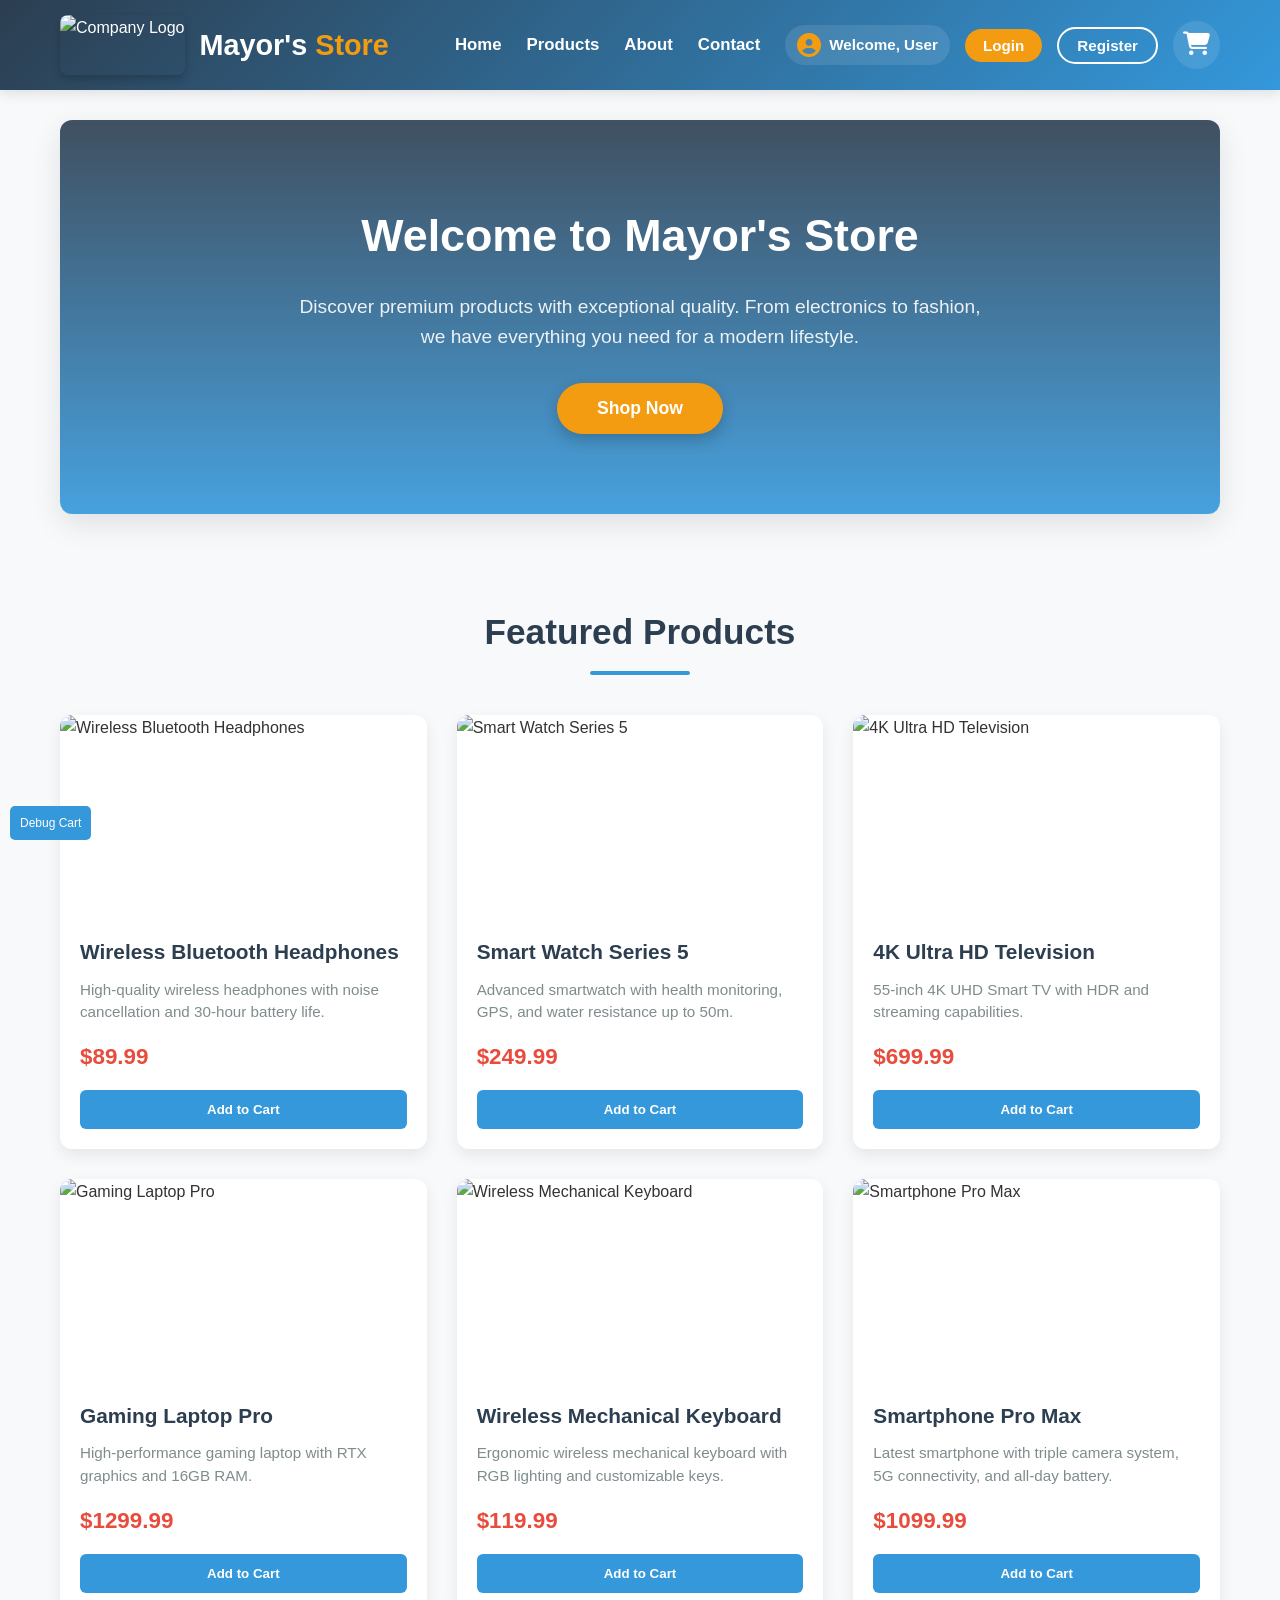
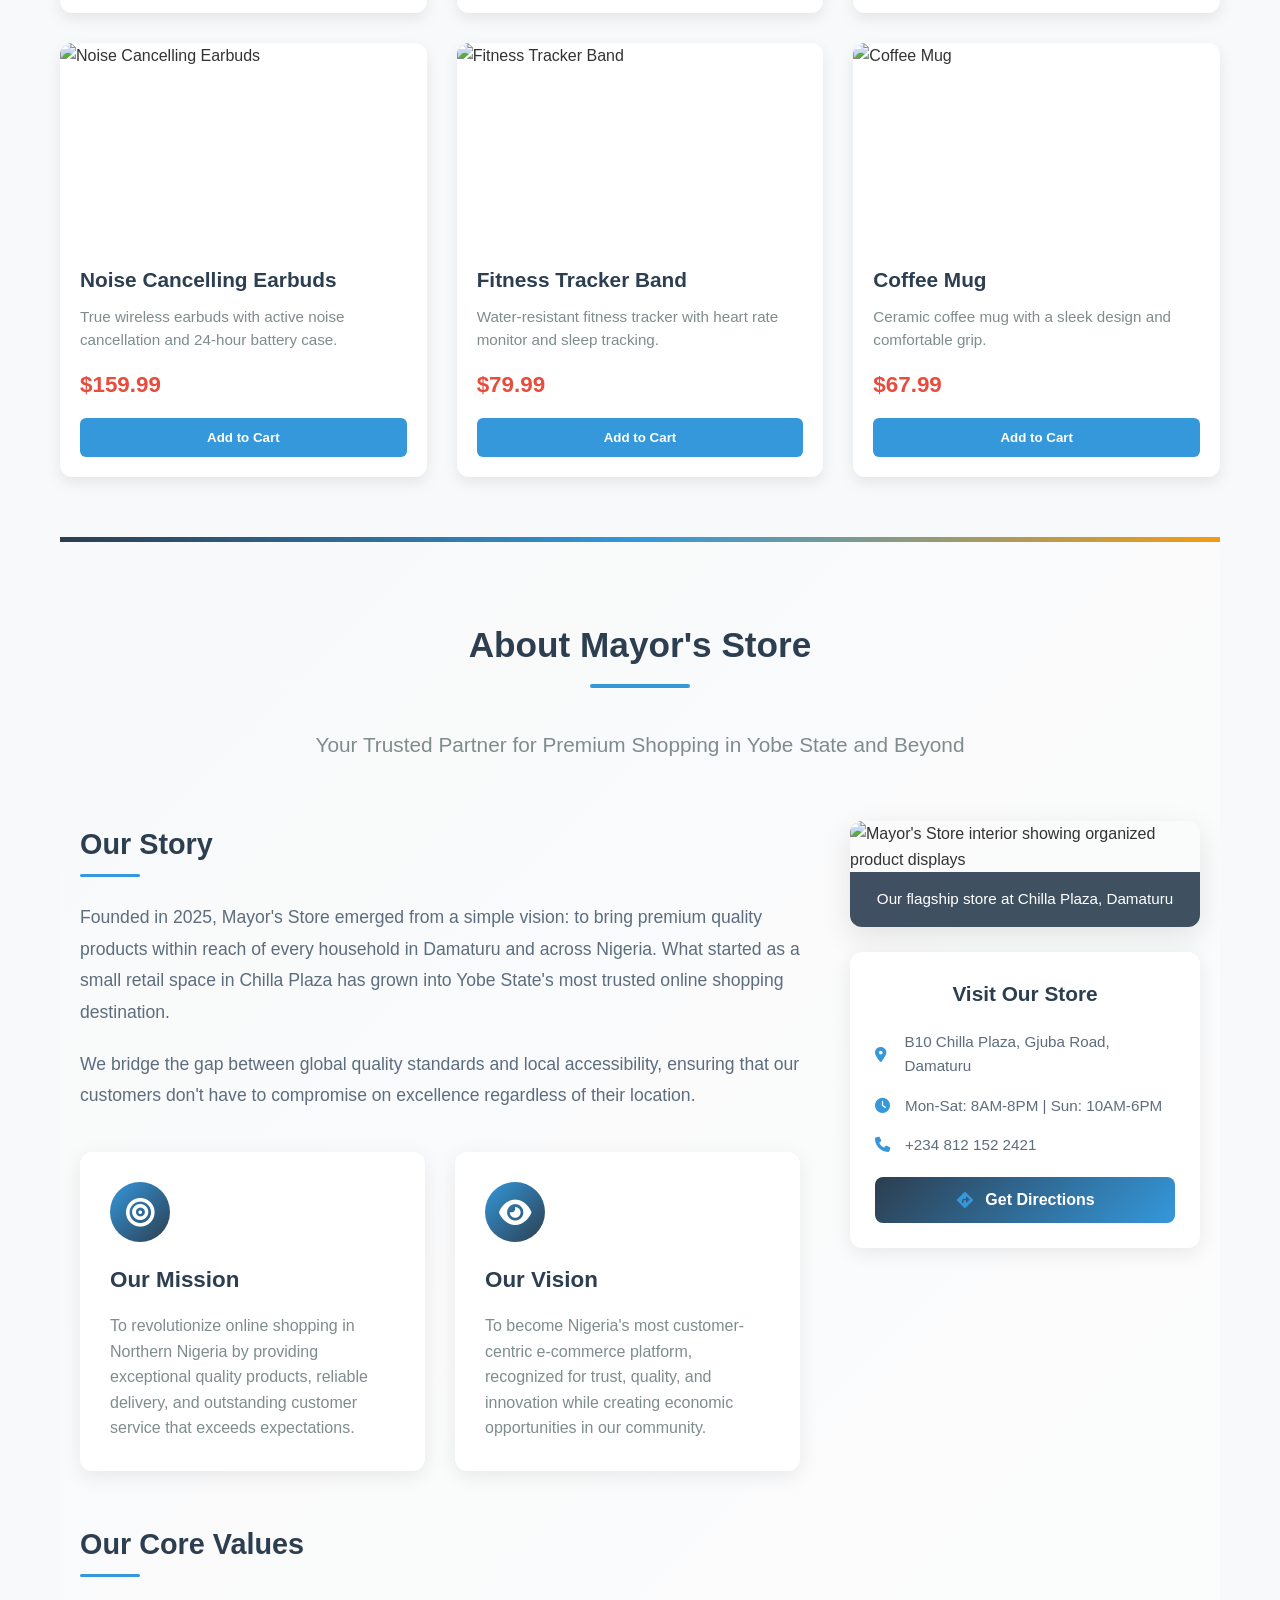
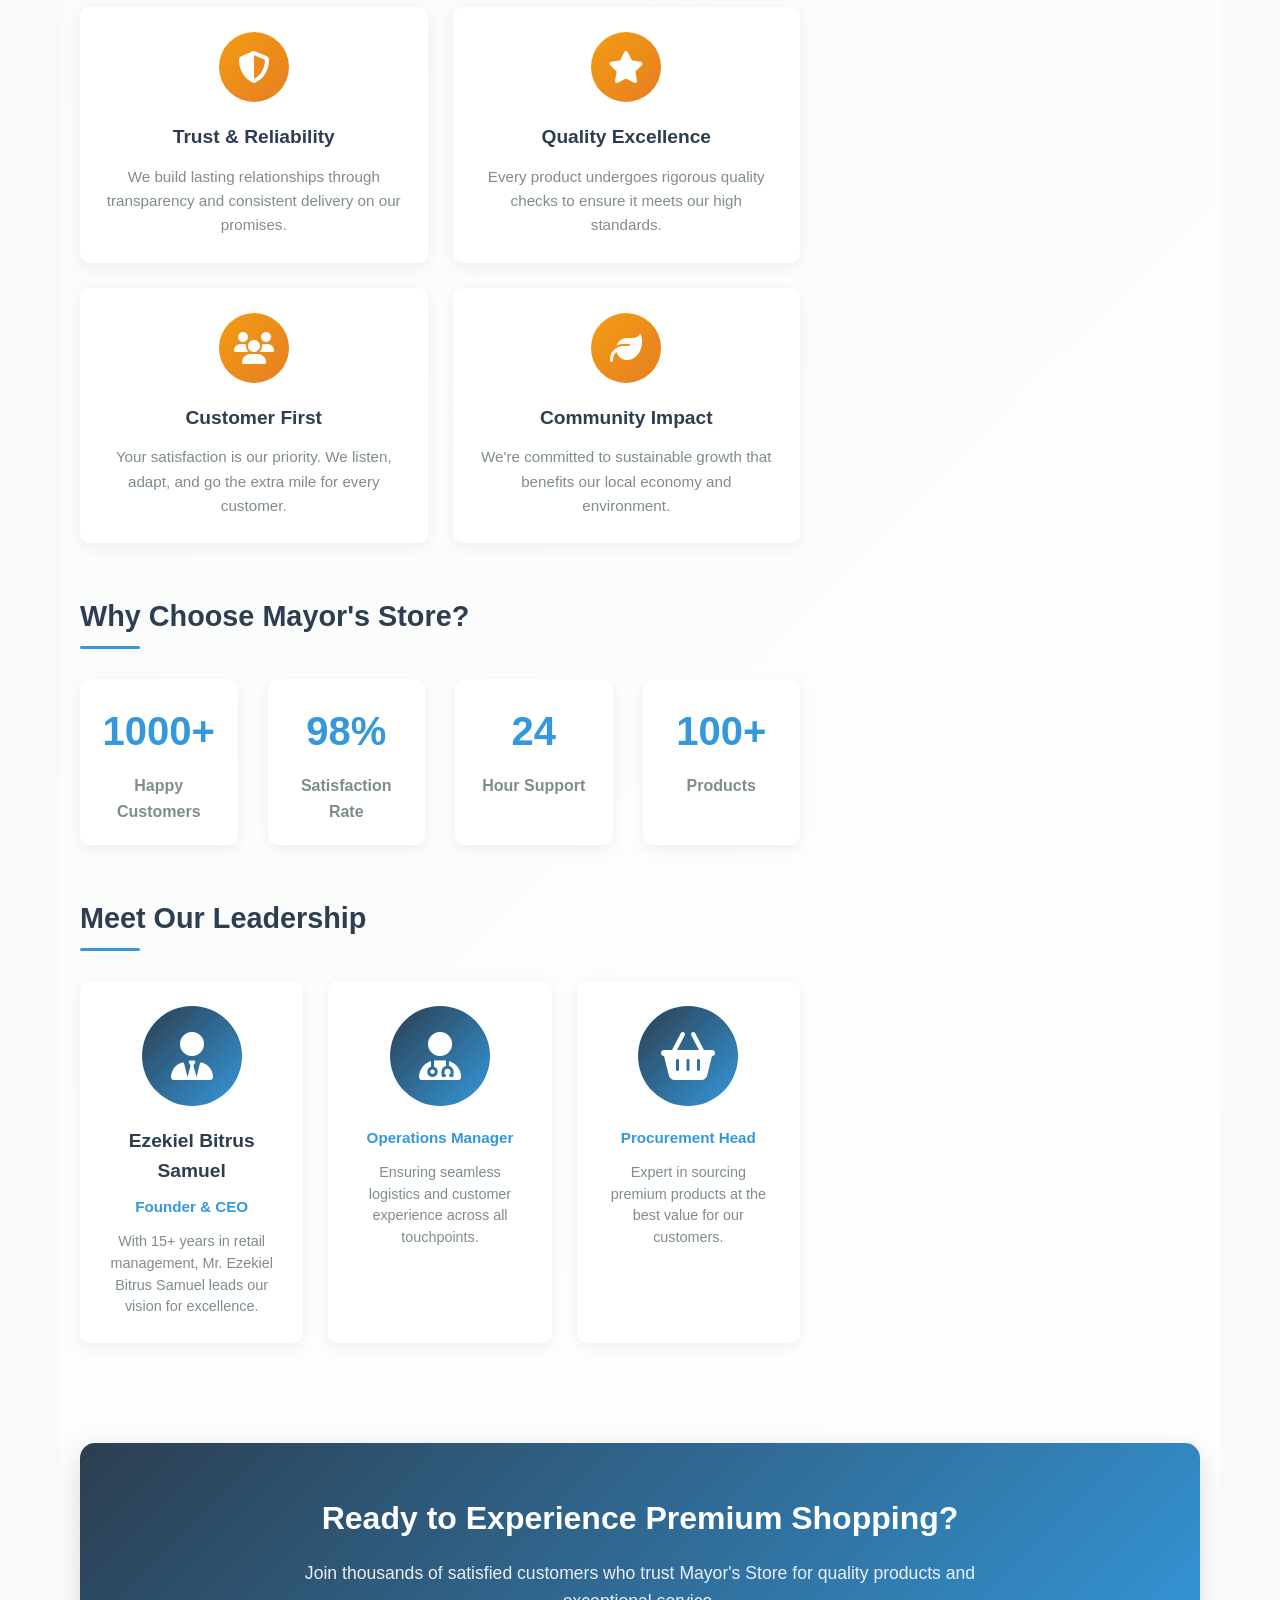
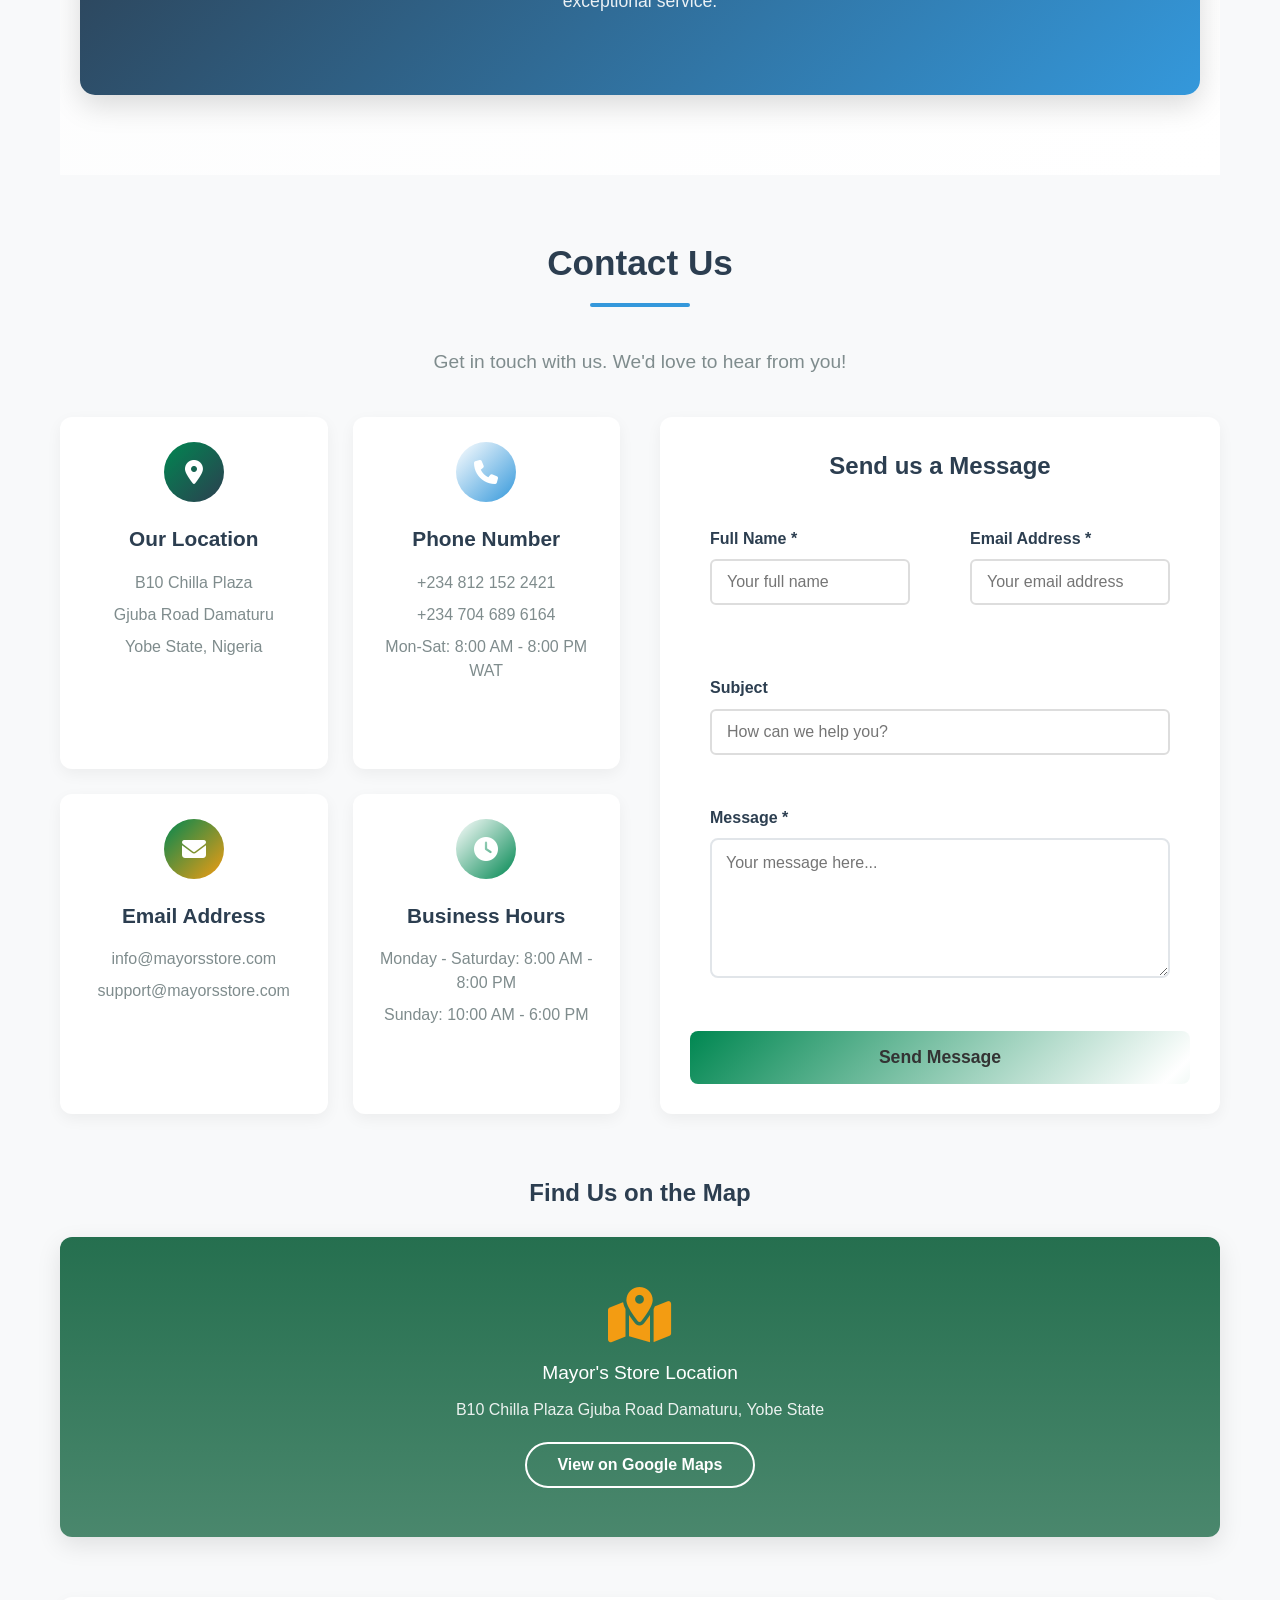
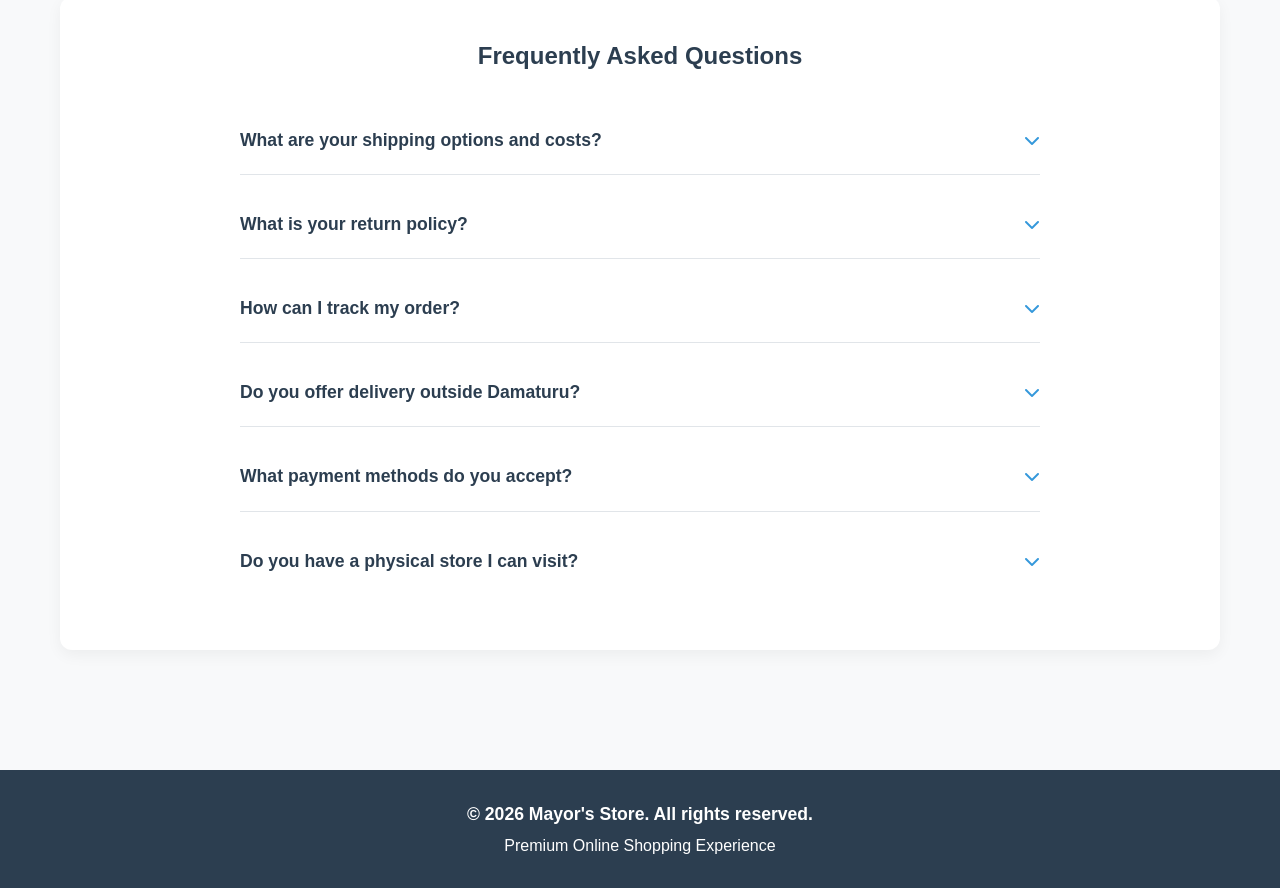
==== index.html @ e1f56346 "first commit" ====
<!DOCTYPE html>
<html lang="en">
<head>
    <meta charset="UTF-8">
    <meta name="viewport" content="width=device-width, initial-scale=1.0">
    <title>Mayor's Store - Online Shopping</title>
    <link rel="stylesheet" href="https://cdnjs.cloudflare.com/ajax/libs/font-awesome/6.4.0/css/all.min.css">
    <link rel="stylesheet" href="style.css">
    <link rel="stylesheet" href="responsive.css">
</head>
<body>
    <!-- Header -->
    <header>
        <div class="header-container">
            <div class="logo">
            
                    <img src="Mayor's Store.png" alt="Company Logo">
                
                <h1>Mayor's <span>Store</span></h1>
            </div>
            <nav>
                <div class="nav-links">
                    <a href="#home">Home</a>
                    <a href="#products">Products</a>
                    <a href="#about">About</a>
                    <a href="#contact">Contact</a>
                </div>
                <div class="user-actions">
                    <div class="user-info">
                        <i class="fas fa-user-circle"></i>
                        <span class="user-name">Welcome, User</span>
                    </div>
                    <button class="btn btn-login" id="loginBtn">Login</button>
                    <button class="btn btn-logout" id="logoutBtn">Logout</button>
                    <button class="btn btn-register" id="registerBtn">Register</button>
                    <div class="cart-icon" id="cartIcon">
                        <i class="fas fa-shopping-cart"></i>
                        <span class="cart-count" id="cartCount">0</span>
                    </div>
                </div>
            </nav>
        </div>
    </header>

    <!-- Main Content -->
    <main class="container">
        <section class="hero" id="home">
            <h2>Welcome to Mayor's Store</h2>
            <p>Discover premium products with exceptional quality. From electronics to fashion, we have everything you need for a modern lifestyle.</p>
            <button class="btn-shop" id="shopNowBtn">Shop Now</button>
        </section>

        <section id="products">
            <h2 class="section-title">Featured Products</h2>
            <div class="products-grid" id="productsGrid">
                <!-- Products will be loaded by JavaScript -->
            </div>
        </section>

                <!-- About Us Section -->
        <section id="about" class="about-section">
            <div class="about-container">
                <div class="about-header">
                    <h2 class="section-title">About Mayor's Store</h2>
                    <p class="about-subtitle">Your Trusted Partner for Premium Shopping in Yobe State and Beyond</p>
                </div>
                
                <div class="about-content">
                    <div class="about-text">
                        <div class="about-intro">
                            <h3>Our Story</h3>
                            <p>Founded in 2025, Mayor's Store emerged from a simple vision: to bring premium quality products within reach of every household in Damaturu and across Nigeria. What started as a small retail space in Chilla Plaza has grown into Yobe State's most trusted online shopping destination.</p>
                            <p>We bridge the gap between global quality standards and local accessibility, ensuring that our customers don't have to compromise on excellence regardless of their location.</p>
                        </div>
                        
                        <div class="mission-vision">
                            <div class="mission">
                                <div class="mission-icon">
                                    <i class="fas fa-bullseye"></i>
                                </div>
                                <h4>Our Mission</h4>
                                <p>To revolutionize online shopping in Northern Nigeria by providing exceptional quality products, reliable delivery, and outstanding customer service that exceeds expectations.</p>
                            </div>
                            
                            <div class="vision">
                                <div class="vision-icon">
                                    <i class="fas fa-eye"></i>
                                </div>
                                <h4>Our Vision</h4>
                                <p>To become Nigeria's most customer-centric e-commerce platform, recognized for trust, quality, and innovation while creating economic opportunities in our community.</p>
                            </div>
                        </div>
                        
                        <div class="values">
                            <h3>Our Core Values</h3>
                            <div class="values-grid">
                                <div class="value-card">
                                    <div class="value-icon">
                                        <i class="fas fa-shield-alt"></i>
                                    </div>
                                    <h5>Trust & Reliability</h5>
                                    <p>We build lasting relationships through transparency and consistent delivery on our promises.</p>
                                </div>
                                
                                <div class="value-card">
                                    <div class="value-icon">
                                        <i class="fas fa-star"></i>
                                    </div>
                                    <h5>Quality Excellence</h5>
                                    <p>Every product undergoes rigorous quality checks to ensure it meets our high standards.</p>
                                </div>
                                
                                <div class="value-card">
                                    <div class="value-icon">
                                        <i class="fas fa-users"></i>
                                    </div>
                                    <h5>Customer First</h5>
                                    <p>Your satisfaction is our priority. We listen, adapt, and go the extra mile for every customer.</p>
                                </div>
                                
                                <div class="value-card">
                                    <div class="value-icon">
                                        <i class="fas fa-leaf"></i>
                                    </div>
                                    <h5>Community Impact</h5>
                                    <p>We're committed to sustainable growth that benefits our local economy and environment.</p>
                                </div>
                            </div>
                        </div>
                        
                        <div class="achievements">
                            <h3>Why Choose Mayor's Store?</h3>
                            <div class="achievement-stats">
                                <div class="stat">
                                    <div class="stat-number" data-count="1000">1000+</div>
                                    <div class="stat-label">Happy Customers</div>
                                </div>
                                <div class="stat">
                                    <div class="stat-number" data-count="98">98%</div>
                                    <div class="stat-label">Satisfaction Rate</div>
                                </div>
                                <div class="stat">
                                    <div class="stat-number" data-count="24">24</div>
                                    <div class="stat-label">Hour Support</div>
                                </div>
                                <div class="stat">
                                    <div class="stat-number" data-count="500">100+</div>
                                    <div class="stat-label">Products</div>
                                </div>
                            </div>
                        </div>
                        
                        <div class="team-section">
                            <h3>Meet Our Leadership</h3>
                            <div class="team-grid">
                                <div class="team-member">
                                    <div class="member-image">
                                        <i class="fas fa-user-tie"></i>
                                    </div>
                                    <h5>Ezekiel Bitrus Samuel</h5>
                                    <p class="member-role">Founder & CEO</p>
                                    <p class="member-desc">With 15+ years in retail management, Mr. Ezekiel Bitrus Samuel leads our vision for excellence.</p>
                                </div>
                                
                                <div class="team-member">
                                    <div class="member-image">
                                        <i class="fas fa-user-md"></i>
                                    </div>
                                    <h5></h5>
                                    <p class="member-role">Operations Manager</p>
                                    <p class="member-desc">Ensuring seamless logistics and customer experience across all touchpoints.</p>
                                </div>
                                
                                <div class="team-member">
                                    <div class="member-image">
                                        <i class="fas fa-shopping-basket"></i>
                                    </div>
                                    <h5></h5>
                                    <p class="member-role">Procurement Head</p>
                                    <p class="member-desc">Expert in sourcing premium products at the best value for our customers.</p>
                                </div>
                            </div>
                        </div>
                    </div>
                    
                    <div class="about-image">
                        <div class="image-container">
                            <img src="#" 
                                 alt="Mayor's Store interior showing organized product displays">
                            <div class="image-caption">
                                <p>Our flagship store at Chilla Plaza, Damaturu</p>
                            </div>
                        </div>
                        
                        <div class="store-info">
                            <h4>Visit Our Store</h4>
                            <p><i class="fas fa-map-marker-alt"></i> B10 Chilla Plaza, Gjuba Road, Damaturu</p>
                            <p><i class="fas fa-clock"></i> Mon-Sat: 8AM-8PM | Sun: 10AM-6PM</p>
                            <p><i class="fas fa-phone"></i> +234 812 152 2421</p>
                            <button class="btn-get-directions" id="directionsBtn">
                                <i class="fas fa-directions"></i> Get Directions
                            </button>
                        </div>
                    </div>
                </div>
                
                <div class="cta-section">
                    <h3>Ready to Experience Premium Shopping?</h3>
                    <p>Join thousands of satisfied customers who trust Mayor's Store for quality products and exceptional service.</p>
                </div>
            </div>
        </section>


        <!-- =========================================== -->
        <!-- CONTACT SECTION - ADDED HERE                -->
        <!-- =========================================== -->
      <!-- Contact Section -->
<section id="contact" class="contact-section">
    <h2 class="section-title">Contact Us</h2>
    <p class="contact-subtitle">Get in touch with us. We'd love to hear from you!</p>
    
    <div class="contact-container">
        <!-- Contact Information -->
        <div class="contact-info">
            <div class="contact-card">
                <div class="contact-icon">
                    <i class="fas fa-map-marker-alt"></i>
                </div>
                <h3>Our Location</h3>
                <p>B10 Chilla Plaza</p>
                <p>Gjuba Road Damaturu</p>
                <p>Yobe State, Nigeria</p>
            </div>
            
            <div class="contact-card">
                <div class="contact-icon">
                    <i class="fas fa-phone"></i>
                </div>
                <h3>Phone Number</h3>
                <p>+234 812 152 2421</p>
                <p>+234 704 689 6164</p>
                <p>Mon-Sat: 8:00 AM - 8:00 PM WAT</p>
            </div>
            
            <div class="contact-card">
                <div class="contact-icon">
                    <i class="fas fa-envelope"></i>
                </div>
                <h3>Email Address</h3>
                <p>info@mayorsstore.com</p>
                <p>support@mayorsstore.com</p>
            </div>
            
            <div class="contact-card">
                <div class="contact-icon">
                    <i class="fas fa-clock"></i>
                </div>
                <h3>Business Hours</h3>
                <p>Monday - Saturday: 8:00 AM - 8:00 PM</p>
                <p>Sunday: 10:00 AM - 6:00 PM</p>
            </div>
        </div>
        
        <!-- Contact Form -->
        <div class="contact-form-container">
            <h3>Send us a Message</h3>
            <form id="contactForm" class="contact-form">
                <div class="form-row">
                    <div class="form-group">
                        <label for="contactName">Full Name *</label>
                        <input type="text" id="contactName" required placeholder="Your full name">
                    </div>
                    <div class="form-group">
                        <label for="contactEmail">Email Address *</label>
                        <input type="email" id="contactEmail" required placeholder="Your email address">
                    </div>
                </div>
                
                <div class="form-group">
                    <label for="contactSubject">Subject</label>
                    <input type="text" id="contactSubject" placeholder="How can we help you?">
                </div>
                
                <div class="form-group">
                    <label for="contactMessage">Message *</label>
                    <textarea id="contactMessage" rows="6" required placeholder="Your message here..."></textarea>
                </div>
                
                <button type="submit" class="contact-submit-btn">Send Message</button>
            </form>
        </div>
    </div>
    
    <!-- Map Section -->
    <div class="map-container">
        <h3>Find Us on the Map</h3>
        <div class="map-placeholder">
            <div class="map-content">
                <i class="fas fa-map-marked-alt"></i>
                <p>Mayor's Store Location</p>
                <p>B10 Chilla Plaza Gjuba Road Damaturu, Yobe State</p>
                <button class="btn-view-map" id="viewMapBtn">View on Google Maps</button>
            </div>
        </div>
    </div>
    
    <!-- FAQ Section -->
    <div class="faq-section">
        <h3>Frequently Asked Questions</h3>
        <div class="faq-container">
            <div class="faq-item">
                <div class="faq-question">
                    <span>What are your shipping options and costs?</span>
                    <i class="fas fa-chevron-down"></i>
                </div>
                <div class="faq-answer">
                    <p>We offer standard delivery (3-5 business days) within Yobe State for ₦500, express delivery (1-2 business days) for ₦1,000, and free delivery on orders over ₦10,000. We also ship to other Nigerian states with variable rates.</p>
                </div>
            </div>
            
            <div class="faq-item">
                <div class="faq-question">
                    <span>What is your return policy?</span>
                    <i class="fas fa-chevron-down"></i>
                </div>
                <div class="faq-answer">
                    <p>You can return items within 7 days of delivery for a full refund. Items must be in original condition with all packaging and tags intact. We provide pickup service for returns within Damaturu.</p>
                </div>
            </div>
            
            <div class="faq-item">
                <div class="faq-question">
                    <span>How can I track my order?</span>
                    <i class="fas fa-chevron-down"></i>
                </div>
                <div class="faq-answer">
                    <p>Once your order is dispatched, you'll receive an SMS with a tracking number. You can also track your order by logging into your account on our website or by contacting our customer support.</p>
                </div>
            </div>
            
            <div class="faq-item">
                <div class="faq-question">
                    <span>Do you offer delivery outside Damaturu?</span>
                    <i class="fas fa-chevron-down"></i>
                </div>
                <div class="faq-answer">
                    <p>Yes, we deliver to all states in Nigeria through our logistics partners. Delivery costs and times vary by location. You can view shipping options at checkout for your specific location.</p>
                </div>
            </div>
            
            <div class="faq-item">
                <div class="faq-question">
                    <span>What payment methods do you accept?</span>
                    <i class="fas fa-chevron-down"></i>
                </div>
                <div class="faq-answer">
                    <p>We accept bank transfers, cash on delivery (within Damaturu), and online payments through Flutterwave and Paystack. All online payments are secured with SSL encryption.</p>
                </div>
            </div>
            
            <div class="faq-item">
                <div class="faq-question">
                    <span>Do you have a physical store I can visit?</span>
                    <i class="fas fa-chevron-down"></i>
                </div>
                <div class="faq-answer">
                    <p>Yes! Visit us at our physical store at B10 Chilla Plaza, Gjuba Road, Damaturu, Yobe State. Our store hours are Monday-Saturday 8AM-8PM and Sunday 10AM-6PM.</p>
                </div>
            </div>
        </div>
    </div>
</section>
        <!-- =========================================== -->
        <!-- END OF CONTACT SECTION                      -->
        <!-- =========================================== -->
    </main>

    <!-- Login Form -->
    <div class="form-container" id="loginForm">
        <div class="form-box">
            <div class="form-header">
                <h2>Login to Your Account</h2>
                <button class="close-form" id="closeLoginForm">&times;</button>
            </div>
            <form id="loginFormElement">
                <div class="form-group">
                    <label for="loginEmail">Email Address</label>
                    <input type="email" id="loginEmail" required placeholder="Enter your email">
                </div>
                <div class="form-group">
                    <label for="loginPassword">Password</label>
                    <input type="password" id="loginPassword" required placeholder="Enter your password">
                </div>
                <button type="submit" class="form-btn">Login</button>
            </form>
            <div class="form-footer">
                <p>Don't have an account? <a href="#" id="switchToRegister">Register here</a></p>
            </div>
        </div>
    </div>

    <!-- Registration Form -->
    <div class="form-container" id="registerForm">
        <div class="form-box">
            <div class="form-header">
                <h2>Create an Account</h2>
                <button class="close-form" id="closeRegisterForm">&times;</button>
            </div>
            <form id="registerFormElement">
                <div class="form-group">
                    <label for="registerName">Full Name</label>
                    <input type="text" id="registerName" required placeholder="Enter your full name">
                </div>
                <div class="form-group">
                    <label for="registerEmail">Email Address</label>
                    <input type="email" id="registerEmail" required placeholder="Enter your email">
                </div>
                <div class="form-group">
                    <label for="registerPassword">Password</label>
                    <input type="password" id="registerPassword" required placeholder="Create a password">
                </div>
                <div class="form-group">
                    <label for="registerConfirmPassword">Confirm Password</label>
                    <input type="password" id="registerConfirmPassword" required placeholder="Confirm your password">
                </div>
                <button type="submit" class="form-btn">Create Account</button>
            </form>
            <div class="form-footer">
                <p>Already have an account? <a href="#" id="switchToLogin">Login here</a></p>
            </div>
        </div>
    </div>

    <!-- Shopping Cart -->
    <div class="cart-sidebar" id="cartSidebar">
        <div class="cart-header">
            <h2>Your Shopping Cart</h2>
            <button class="close-cart" id="closeCart">&times;</button>
        </div>
        <div class="cart-items" id="cartItems">
            <!-- Cart items will be loaded by JavaScript -->
            <div class="empty-cart">
                <i class="fas fa-shopping-cart"></i>
                <p>Your cart is empty</p>
                <p>Add some products to get started</p>
            </div>
        </div>
        <div class="cart-total">
            <span>Total:</span>
            <span id="cartTotal">$0.00</span>
        </div>
        <button class="checkout-btn" id="checkoutBtn">Proceed to Checkout</button>
    </div>

    <!-- Footer -->
    <footer>
        <p>&copy; 2026 Mayor's Store. All rights reserved.</p>
        <p>Premium Online Shopping Experience</p>
    </footer>

    <!-- JavaScript Files -->
    <script src="products.js"></script>
    <script src="auth.js"></script>
    <script src="cart.js"></script>
    <script src="app.js"></script>
    <script src="contact.js"></script>
</body>
</html>
---- style.css ----
/* Reset and Base Styles */
* {
    margin: 0;
    padding: 0;
    box-sizing: border-box;
    font-family: 'Segoe UI', Tahoma, Geneva, Verdana, sans-serif;
}

body {
    background-color: #f8f9fa;
    color: #333;
    line-height: 1.6;
    min-height: 100vh;
    display: flex;
    flex-direction: column;
}

.container {
    max-width: 1200px;
    margin: 0 auto;
    padding: 0 20px;
    flex: 1;
}

/* Header Styles */
header {
    background: linear-gradient(135deg, #2c3e50 0%, #3498db 100%);
    color: white;
    box-shadow: 0 4px 12px rgba(0, 0, 0, 0.1);
    position: sticky;
    top: 0;
    z-index: 1000;
}

.header-container {
    display: flex;
    justify-content: space-between;
    align-items: center;
    padding: 15px 20px;
    max-width: 1200px;
    margin: 0 auto;
}

.logo {
    display: flex;
    align-items: center;
    gap: 15px;
}

.logo img {
    height: 60px;
    width: auto;
    border-radius: 8px;
    box-shadow: 0 4px 8px rgba(0, 0, 0, 0.2);
}

.logo h1 {
    font-size: 1.8rem;
    font-weight: 700;
}

.logo span {
    color: #f39c12;
    font-weight: 800;
}

nav {
    display: flex;
    align-items: center;
    gap: 25px;
}

.nav-links {
    display: flex;
    gap: 25px;
}

.nav-links a {
    color: white;
    text-decoration: none;
    font-weight: 600;
    font-size: 1.05rem;
    transition: color 0.3s, transform 0.3s;
    padding: 5px 0;
    position: relative;
}

.nav-links a:hover {
    color: #f39c12;
    transform: translateY(-2px);
}

.nav-links a::after {
    content: '';
    position: absolute;
    bottom: 0;
    left: 0;
    width: 0;
    height: 2px;
    background-color: #f39c12;
    transition: width 0.3s;
}

.nav-links a:hover::after {
    width: 100%;
}

.user-actions {
    display: flex;
    align-items: center;
    gap: 15px;
}

.user-info {
    display: flex;
    align-items: center;
    gap: 8px;
    padding: 8px 12px;
    background-color: rgba(255, 255, 255, 0.1);
    border-radius: 20px;
}

.user-info i {
    font-size: 1.5rem;
    color: #f39c12;
}

.user-name {
    font-weight: 600;
    font-size: 0.95rem;
}

.btn {
    padding: 8px 18px;
    border: none;
    border-radius: 30px;
    font-weight: 600;
    cursor: pointer;
    transition: all 0.3s ease;
    font-size: 0.95rem;
}

.btn-login {
    background-color: #f39c12;
    color: white;
}

.btn-login:hover {
    background-color: #e67e22;
    transform: translateY(-2px);
    box-shadow: 0 4px 8px rgba(0, 0, 0, 0.2);
}

.btn-logout {
    background-color: #e74c3c;
    color: white;
    display: none;
}

.btn-logout:hover {
    background-color: #c0392b;
    transform: translateY(-2px);
    box-shadow: 0 4px 8px rgba(0, 0, 0, 0.2);
}

.btn-register {
    background-color: transparent;
    color: white;
    border: 2px solid white;
}

.btn-register:hover {
    background-color: white;
    color: #2c3e50;
    transform: translateY(-2px);
    box-shadow: 0 4px 8px rgba(0, 0, 0, 0.2);
}

.cart-icon {
    position: relative;
    cursor: pointer;
    padding: 10px;
    background-color: rgba(255, 255, 255, 0.1);
    border-radius: 50%;
    transition: background-color 0.3s;
}

.cart-icon:hover {
    background-color: rgba(255, 255, 255, 0.2);
}

.cart-icon i {
    font-size: 1.5rem;
    color: white;
}

.cart-count {
    position: absolute;
    top: -5px;
    right: -5px;
    background-color: #e74c3c;
    color: white;
    font-size: 0.8rem;
    font-weight: bold;
    width: 22px;
    height: 22px;
    border-radius: 50%;
    display: flex;
    justify-content: center;
    align-items: center;
}

/* Mobile Menu Toggle */
.menu-toggle {
    display: none;
    background: none;
    border: none;
    color: white;
    font-size: 1.5rem;
    cursor: pointer;
}

/* Mobile Auth Buttons */
.mobile-auth {
    display: none;
}

/* Hero Section */
.hero {
    background: linear-gradient(rgba(44, 62, 80, 0.9), rgba(52, 152, 219, 0.9)), url('https://images.unsplash.com/photo-1556742049-0cfed4f6a45d?ixlib=rb-4.0.3&auto=format&fit=crop&w=1200&q=80');
    background-size: cover;
    background-position: center;
    color: white;
    text-align: center;
    padding: 80px 20px;
    border-radius: 12px;
    margin: 30px 0;
    box-shadow: 0 10px 30px rgba(0, 0, 0, 0.1);
}

.hero h2 {
    font-size: 2.8rem;
    margin-bottom: 20px;
    font-weight: 800;
}

.hero p {
    font-size: 1.2rem;
    max-width: 700px;
    margin: 0 auto 30px;
    opacity: 0.9;
}

.btn-shop {
    background-color: #f39c12;
    color: white;
    border: none;
    padding: 15px 40px;
    font-size: 1.1rem;
    font-weight: 700;
    border-radius: 30px;
    cursor: pointer;
    transition: all 0.3s ease;
    box-shadow: 0 6px 15px rgba(0, 0, 0, 0.2);
}

.btn-shop:hover {
    background-color: #e67e22;
    transform: translateY(-3px);
    box-shadow: 0 10px 20px rgba(0, 0, 0, 0.3);
}

/* Products Section */
#products {
    padding: 60px 0;
}

.section-title {
    text-align: center;
    font-size: 2.2rem;
    margin-bottom: 40px;
    color: #2c3e50;
    position: relative;
    padding-bottom: 15px;
}

.section-title::after {
    content: '';
    position: absolute;
    bottom: 0;
    left: 50%;
    transform: translateX(-50%);
    width: 100px;
    height: 4px;
    background-color: #3498db;
    border-radius: 2px;
}

.products-grid {
    display: grid;
    grid-template-columns: repeat(auto-fill, minmax(280px, 1fr));
    gap: 30px;
}

.product-card {
    background-color: white;
    border-radius: 12px;
    overflow: hidden;
    box-shadow: 0 6px 15px rgba(0, 0, 0, 0.08);
    transition: transform 0.4s, box-shadow 0.4s;
    display: flex;
    flex-direction: column;
}

.product-card:hover {
    transform: translateY(-10px);
    box-shadow: 0 15px 30px rgba(0, 0, 0, 0.15);
}

.product-image {
    height: 200px;
    overflow: hidden;
}

.product-image img {
    width: 100%;
    height: 100%;
    object-fit: cover;
    transition: transform 0.5s;
}

.product-card:hover .product-image img {
    transform: scale(1.05);
}

.product-info {
    padding: 20px;
    flex: 1;
    display: flex;
    flex-direction: column;
}

.product-title {
    font-size: 1.3rem;
    font-weight: 700;
    margin-bottom: 10px;
    color: #2c3e50;
}

.product-description {
    color: #7f8c8d;
    margin-bottom: 15px;
    font-size: 0.95rem;
    line-height: 1.5;
    flex: 1;
}

.product-price {
    font-size: 1.4rem;
    font-weight: 800;
    color: #e74c3c;
    margin-bottom: 15px;
}

.btn-add-to-cart {
    background-color: #3498db;
    color: white;
    border: none;
    padding: 12px 20px;
    border-radius: 6px;
    font-weight: 600;
    cursor: pointer;
    transition: background-color 0.3s;
    width: 100%;
}

.btn-add-to-cart:hover {
    background-color: #2980b9;
}

/* =========================================== */
/* ABOUT SECTION STYLES                        */
/* =========================================== */

.about-section {
    padding: 80px 0;
    background: linear-gradient(135deg, #f8f9fa 0%, #ffffff 100%);
    position: relative;
    overflow: hidden;
}

.about-section::before {
    content: '';
    position: absolute;
    top: 0;
    left: 0;
    right: 0;
    height: 5px;
    background: linear-gradient(90deg, #2c3e50, #3498db, #f39c12);
    z-index: 1;
}

.about-container {
    max-width: 1200px;
    margin: 0 auto;
    padding: 0 20px;
    position: relative;
    z-index: 2;
}

.about-header {
    text-align: center;
    margin-bottom: 60px;
}

.about-subtitle {
    font-size: 1.3rem;
    color: #7f8c8d;
    margin-top: 15px;
    font-weight: 500;
    max-width: 800px;
    margin-left: auto;
    margin-right: auto;
}

.about-content {
    display: grid;
    grid-template-columns: 1fr 350px;
    gap: 50px;
    margin-bottom: 60px;
}

/* About Text Content */
.about-text h3 {
    font-size: 1.8rem;
    color: #2c3e50;
    margin-bottom: 25px;
    position: relative;
    padding-bottom: 10px;
}

.about-text h3::after {
    content: '';
    position: absolute;
    bottom: 0;
    left: 0;
    width: 60px;
    height: 3px;
    background-color: #3498db;
    border-radius: 2px;
}

.about-intro {
    margin-bottom: 40px;
}

.about-intro p {
    font-size: 1.1rem;
    line-height: 1.8;
    color: #5d6d7e;
    margin-bottom: 20px;
}

.mission-vision {
    display: grid;
    grid-template-columns: 1fr 1fr;
    gap: 30px;
    margin-bottom: 50px;
}

.mission, .vision {
    background: white;
    padding: 30px;
    border-radius: 12px;
    box-shadow: 0 5px 20px rgba(0, 0, 0, 0.08);
    transition: transform 0.3s ease;
}

.mission:hover, .vision:hover {
    transform: translateY(-5px);
}

.mission-icon, .vision-icon {
    width: 60px;
    height: 60px;
    background: linear-gradient(135deg, #3498db, #2c3e50);
    border-radius: 50%;
    display: flex;
    align-items: center;
    justify-content: center;
    margin-bottom: 20px;
}

.mission-icon i, .vision-icon i {
    font-size: 1.8rem;
    color: white;
}

.mission h4, .vision h4 {
    font-size: 1.4rem;
    color: #2c3e50;
    margin-bottom: 15px;
}

.mission p, .vision p {
    color: #7f8c8d;
    line-height: 1.6;
}

.values {
    margin-bottom: 50px;
}

.values-grid {
    display: grid;
    grid-template-columns: repeat(auto-fit, minmax(250px, 1fr));
    gap: 25px;
    margin-top: 30px;
}

.value-card {
    background: white;
    padding: 25px;
    border-radius: 10px;
    box-shadow: 0 4px 15px rgba(0, 0, 0, 0.06);
    text-align: center;
    transition: all 0.3s ease;
}

.value-card:hover {
    transform: translateY(-5px);
    box-shadow: 0 8px 25px rgba(0, 0, 0, 0.1);
}

.value-icon {
    width: 70px;
    height: 70px;
    background: linear-gradient(135deg, #f39c12, #e67e22);
    border-radius: 50%;
    display: flex;
    align-items: center;
    justify-content: center;
    margin: 0 auto 20px;
}

.value-icon i {
    font-size: 2rem;
    color: white;
}

.value-card h5 {
    font-size: 1.2rem;
    color: #2c3e50;
    margin-bottom: 12px;
}

.value-card p {
    color: #7f8c8d;
    font-size: 0.95rem;
    line-height: 1.6;
}

.achievements {
    margin-bottom: 50px;
}

.achievement-stats {
    display: grid;
    grid-template-columns: repeat(auto-fit, minmax(150px, 1fr));
    gap: 30px;
    margin-top: 30px;
}

.stat {
    text-align: center;
    padding: 20px;
    background: white;
    border-radius: 10px;
    box-shadow: 0 4px 15px rgba(0, 0, 0, 0.06);
}

.stat-number {
    font-size: 2.5rem;
    font-weight: 800;
    color: #3498db;
    margin-bottom: 10px;
    font-family: 'Segoe UI', sans-serif;
}

.stat-label {
    font-size: 1rem;
    color: #7f8c8d;
    font-weight: 600;
}

.team-section {
    margin-bottom: 40px;
}

.team-grid {
    display: grid;
    grid-template-columns: repeat(auto-fit, minmax(200px, 1fr));
    gap: 25px;
    margin-top: 30px;
}

.team-member {
    background: white;
    padding: 25px;
    border-radius: 10px;
    text-align: center;
    box-shadow: 0 4px 15px rgba(0, 0, 0, 0.06);
    transition: transform 0.3s ease;
}

.team-member:hover {
    transform: translateY(-5px);
}

.member-image {
    width: 100px;
    height: 100px;
    background: linear-gradient(135deg, #2c3e50, #3498db);
    border-radius: 50%;
    display: flex;
    align-items: center;
    justify-content: center;
    margin: 0 auto 20px;
}

.member-image i {
    font-size: 3rem;
    color: white;
}

.team-member h5 {
    font-size: 1.2rem;
    color: #2c3e50;
    margin-bottom: 8px;
}

.member-role {
    color: #3498db;
    font-weight: 600;
    margin-bottom: 12px;
    font-size: 0.95rem;
}

.member-desc {
    color: #7f8c8d;
    font-size: 0.9rem;
    line-height: 1.5;
}

/* About Image Sidebar */
.about-image {
    position: sticky;
    top: 100px;
    height: fit-content;
}

.image-container {
    border-radius: 12px;
    overflow: hidden;
    box-shadow: 0 10px 30px rgba(0, 0, 0, 0.1);
    margin-bottom: 25px;
}

.image-container img {
    width: 100%;
    height: 300px;
    object-fit: cover;
    transition: transform 0.5s ease;
}

.image-container:hover img {
    transform: scale(1.05);
}

.image-caption {
    background: rgba(44, 62, 80, 0.9);
    color: white;
    padding: 15px;
    text-align: center;
    font-size: 0.95rem;
}

.store-info {
    background: white;
    padding: 25px;
    border-radius: 12px;
    box-shadow: 0 5px 20px rgba(0, 0, 0, 0.08);
}

.store-info h4 {
    font-size: 1.3rem;
    color: #2c3e50;
    margin-bottom: 20px;
    text-align: center;
}

.store-info p {
    display: flex;
    align-items: center;
    gap: 10px;
    color: #5d6d7e;
    margin-bottom: 15px;
    font-size: 0.95rem;
}

.store-info i {
    color: #3498db;
    width: 20px;
}

.btn-get-directions {
    width: 100%;
    background: linear-gradient(135deg, #2c3e50, #3498db);
    color: white;
    border: none;
    padding: 14px;
    border-radius: 8px;
    font-size: 1rem;
    font-weight: 600;
    cursor: pointer;
    transition: all 0.3s ease;
    display: flex;
    align-items: center;
    justify-content: center;
    gap: 10px;
    margin-top: 20px;
}

.btn-get-directions:hover {
    background: linear-gradient(135deg, #3498db, #2c3e50);
    transform: translateY(-2px);
    box-shadow: 0 5px 15px rgba(52, 152, 219, 0.3);
}

/* CTA Section */
.cta-section {
    background: linear-gradient(135deg, #2c3e50, #3498db);
    color: white;
    padding: 50px;
    border-radius: 15px;
    text-align: center;
    margin-top: 40px;
    box-shadow: 0 10px 30px rgba(0, 0, 0, 0.15);
}

.cta-section h3 {
    font-size: 2rem;
    margin-bottom: 15px;
}

.cta-section p {
    font-size: 1.1rem;
    opacity: 0.9;
    max-width: 700px;
    margin: 0 auto 30px;
}

.cta-buttons {
    display: flex;
    gap: 20px;
    justify-content: center;
    flex-wrap: wrap;
}

.btn-shop-now, .btn-contact-us {
    padding: 15px 35px;
    font-size: 1.1rem;
    font-weight: 600;
    border: none;
    border-radius: 8px;
    cursor: pointer;
    transition: all 0.3s ease;
    display: flex;
    align-items: center;
    gap: 10px;
}

.btn-shop-now {
    background: #f39c12;
    color: white;
}

.btn-shop-now:hover {
    background: #e67e22;
    transform: translateY(-3px);
    box-shadow: 0 8px 20px rgba(243, 156, 18, 0.3);
}

.btn-contact-us {
    background: transparent;
    color: white;
    border: 2px solid white;
}

.btn-contact-us:hover {
    background: white;
    color: #2c3e50;
    transform: translateY(-3px);
    box-shadow: 0 8px 20px rgba(255, 255, 255, 0.2);
}

/* Accessibility Features */
.about-section:focus {
    outline: 2px solid #3498db;
    outline-offset: 5px;
}

.team-member:focus-within,
.value-card:focus-within,
.mission:focus-within,
.vision:focus-within {
    outline: 2px solid #3498db;
    outline-offset: 3px;
}

/* Skip to content for screen readers */
.skip-to-content {
    position: absolute;
    top: -40px;
    left: 0;
    background: #2c3e50;
    color: white;
    padding: 8px;
    z-index: 100;
    text-decoration: none;
}

.skip-to-content:focus {
    top: 0;
}

/* =========================================== */
/* CONTACT SECTION STYLES - ADDED HERE         */
/* =========================================== */

/* Contact Section Styles */
.contact-section {
    padding: 60px 0;
    background-color: #f8f9fa;
}

.contact-subtitle {
    text-align: center;
    font-size: 1.2rem;
    color: #7f8c8d;
    max-width: 700px;
    margin: 0 auto 40px;
}

.contact-container {
    display: grid;
    grid-template-columns: 1fr 1fr;
    gap: 40px;
    margin-bottom: 60px;
}

/* Contact Information Cards */
.contact-info {
    display: grid;
    grid-template-columns: 1fr 1fr;
    gap: 25px;
}

.contact-card {
    background-color: white;
    border-radius: 12px;
    padding: 25px;
    box-shadow: 0 5px 15px rgba(0, 0, 0, 0.05);
    transition: transform 0.3s, box-shadow 0.3s;
    text-align: center;
}

.contact-card:hover {
    transform: translateY(-5px);
    box-shadow: 0 10px 25px rgba(0, 0, 0, 0.1);
}

.contact-icon {
    width: 60px;
    height: 60px;
    background: linear-gradient(135deg, #3498db 0%, #2c3e50 100%);
    border-radius: 50%;
    display: flex;
    align-items: center;
    justify-content: center;
    margin: 0 auto 20px;
}

.contact-icon i {
    font-size: 1.5rem;
    color: white;
}

.contact-card h3 {
    font-size: 1.3rem;
    color: #2c3e50;
    margin-bottom: 15px;
}

.contact-card p {
    color: #7f8c8d;
    margin-bottom: 8px;
    line-height: 1.5;
}

/* Contact Form */
.contact-form-container {
    background-color: white;
    border-radius: 12px;
    padding: 30px;
    box-shadow: 0 5px 15px rgba(0, 0, 0, 0.05);
}

.contact-form-container h3 {
    font-size: 1.5rem;
    color: #2c3e50;
    margin-bottom: 25px;
    text-align: center;
}

.contact-form .form-row {
    display: grid;
    grid-template-columns: 1fr 1fr;
    gap: 20px;
    margin-bottom: 20px;
}

.contact-form .form-group {
    margin-bottom: 20px;
}

.contact-form label {
    display: block;
    margin-bottom: 8px;
    font-weight: 600;
    color: #2c3e50;
}

.contact-form input,
.contact-form textarea {
    width: 100%;
    padding: 14px;
    border: 2px solid #e1e5e9;
    border-radius: 8px;
    font-size: 1rem;
    transition: border-color 0.3s;
}

.contact-form input:focus,
.contact-form textarea:focus {
    border-color: #3498db;
    outline: none;
}

.contact-form textarea {
    resize: vertical;
    min-height: 120px;
}

.contact-submit-btn {
    background: linear-gradient(135deg, #f39c12 0%, #e67e22 100%);
    color: white;
    border: none;
    padding: 16px 40px;
    font-size: 1.1rem;
    font-weight: 700;
    border-radius: 8px;
    cursor: pointer;
    transition: all 0.3s ease;
    width: 100%;
    margin-top: 10px;
}

.contact-submit-btn:hover {
    background: linear-gradient(135deg, #e67e22 0%, #d35400 100%);
    transform: translateY(-2px);
    box-shadow: 0 8px 20px rgba(0, 0, 0, 0.15);
}

/* Map Container */
.map-container {
    margin-bottom: 60px;
}

.map-container h3 {
    font-size: 1.5rem;
    color: #2c3e50;
    margin-bottom: 25px;
    text-align: center;
}

.map-placeholder {
    background: linear-gradient(rgba(44, 62, 80, 0.9), rgba(52, 152, 219, 0.9)), url('https://images.unsplash.com/photo-1542314831-068cd1dbfeeb?ixlib=rb-4.0.3&auto=format&fit=crop&w=1200&q=80');
    background-size: cover;
    background-position: center;
    height: 300px;
    border-radius: 12px;
    display: flex;
    align-items: center;
    justify-content: center;
    box-shadow: 0 8px 25px rgba(0, 0, 0, 0.1);
}

.map-content {
    text-align: center;
    color: white;
}

.map-content i {
    font-size: 3.5rem;
    margin-bottom: 15px;
    color: #f39c12;
}

.map-content p {
    font-size: 1.2rem;
    margin-bottom: 8px;
    font-weight: 500;
}

.map-content p:last-of-type {
    font-size: 1rem;
    opacity: 0.9;
    margin-bottom: 20px;
}

.btn-view-map {
    background-color: transparent;
    color: white;
    border: 2px solid white;
    padding: 12px 30px;
    font-size: 1rem;
    font-weight: 600;
    border-radius: 30px;
    cursor: pointer;
    transition: all 0.3s ease;
}

.btn-view-map:hover {
    background-color: white;
    color: #2c3e50;
    transform: translateY(-2px);
    box-shadow: 0 5px 15px rgba(0, 0, 0, 0.2);
}

/* FAQ Section */
.faq-section {
    background-color: white;
    border-radius: 12px;
    padding: 40px;
    box-shadow: 0 5px 15px rgba(0, 0, 0, 0.05);
}

.faq-section h3 {
    font-size: 1.5rem;
    color: #2c3e50;
    margin-bottom: 30px;
    text-align: center;
}

.faq-container {
    max-width: 800px;
    margin: 0 auto;
}

.faq-item {
    border-bottom: 1px solid #e1e5e9;
    margin-bottom: 15px;
}

.faq-item:last-child {
    border-bottom: none;
}

.faq-question {
    padding: 20px 0;
    display: flex;
    justify-content: space-between;
    align-items: center;
    cursor: pointer;
    transition: color 0.3s;
}

.faq-question:hover {
    color: #3498db;
}

.faq-question span {
    font-size: 1.1rem;
    font-weight: 600;
    color: #2c3e50;
}

.faq-question i {
    color: #3498db;
    transition: transform 0.3s;
}

.faq-item.active .faq-question i {
    transform: rotate(180deg);
}

.faq-answer {
    max-height: 0;
    overflow: hidden;
    transition: max-height 0.4s ease;
}

.faq-item.active .faq-answer {
    max-height: 200px;
}

.faq-answer p {
    padding-bottom: 20px;
    color: #7f8c8d;
    line-height: 1.6;
}

/* Nigerian-themed additions for contact section */
.map-placeholder {
    background: linear-gradient(rgba(0, 87, 49, 0.85), rgba(0, 87, 49, 0.7)), 
                url('https://images.unsplash.com/photo-1548013146-72479768bada?ixlib=rb-4.0.3&auto=format&fit=crop&w=1200&q=80');
    background-size: cover;
    background-position: center;
    /* Rest of your existing styles... */
}

/* Nigerian flag colors for decorative elements */
.contact-card:nth-child(1) .contact-icon {
    background: linear-gradient(135deg, #008751 0%, #2c3e50 100%);
}

.contact-card:nth-child(2) .contact-icon {
    background: linear-gradient(135deg, #ffffff 0%, #3498db 100%);
}

.contact-card:nth-child(3) .contact-icon {
    background: linear-gradient(135deg, #008751 0%, #f39c12 100%);
}

.contact-card:nth-child(4) .contact-icon {
    background: linear-gradient(135deg, #ffffff 0%, #008751 100%);
}

/* Add Nigerian flag inspired accents */
.contact-submit-btn {
    background: linear-gradient(135deg, #008751 0%, #ffffff 50%, #008751 100%);
    background-size: 200% 100%;
    color: #333;
    font-weight: 800;
    transition: all 0.4s ease;
}

.contact-submit-btn:hover {
    background-position: 100% 0;
    transform: translateY(-2px);
    box-shadow: 0 8px 20px rgba(0, 135, 81, 0.3);
}
/* =========================================== */
/* END OF CONTACT SECTION STYLES               */
/* =========================================== */

/* Form Containers */
.form-container {
    position: fixed;
    top: 0;
    left: 0;
    width: 100%;
    height: 100%;
    background-color: rgba(0, 0, 0, 0.7);
    display: none;
    justify-content: center;
    align-items: center;
    z-index: 2000;
}

.form-box {
    background-color: white;
    width: 90%;
    max-width: 450px;
    border-radius: 12px;
    overflow: hidden;
    box-shadow: 0 15px 40px rgba(0, 0, 0, 0.2);
    animation: formSlideIn 0.4s ease;
}

@keyframes formSlideIn {
    from {
        opacity: 0;
        transform: translateY(-50px);
    }
    to {
        opacity: 1;
        transform: translateY(0);
    }
}

.form-header {
    background: linear-gradient(135deg, #2c3e50 0%, #3498db 100%);
    color: white;
    padding: 20px;
    display: flex;
    justify-content: space-between;
    align-items: center;
}

.form-header h2 {
    font-size: 1.5rem;
}

.close-form {
    background: none;
    border: none;
    color: white;
    font-size: 2rem;
    cursor: pointer;
    line-height: 1;
    transition: transform 0.3s;
}

.close-form:hover {
    transform: scale(1.2);
}

.form-group {
    padding: 15px 20px;
}

.form-group label {
    display: block;
    margin-bottom: 8px;
    font-weight: 600;
    color: #2c3e50;
}

.form-group input {
    width: 100%;
    padding: 12px 15px;
    border: 2px solid #ddd;
    border-radius: 6px;
    font-size: 1rem;
    transition: border-color 0.3s;
}

.form-group input:focus {
    border-color: #3498db;
    outline: none;
}

.form-btn {
    background: linear-gradient(135deg, #2c3e50 0%, #3498db 100%);
    color: white;
    border: none;
    padding: 15px;
    font-size: 1.1rem;
    font-weight: 700;
    border-radius: 6px;
    cursor: pointer;
    transition: transform 0.3s, box-shadow 0.3s;
    width: calc(100% - 40px);
    margin: 10px 20px 20px;
}

.form-btn:hover {
    transform: translateY(-2px);
    box-shadow: 0 6px 15px rgba(0, 0, 0, 0.2);
}

.form-footer {
    padding: 15px 20px 25px;
    text-align: center;
    border-top: 1px solid #eee;
}

.form-footer a {
    color: #3498db;
    font-weight: 600;
    text-decoration: none;
}

.form-footer a:hover {
    text-decoration: underline;
}

/* Cart Sidebar */
.cart-sidebar {
    position: fixed;
    top: 0;
    right: -400px;
    width: 100%;
    max-width: 380px;
    height: 100%;
    background-color: white;
    box-shadow: -5px 0 15px rgba(0, 0, 0, 0.1);
    z-index: 1500;
    display: flex;
    flex-direction: column;
    transition: right 0.4s ease;
}

.cart-header {
    background: linear-gradient(135deg, #2c3e50 0%, #3498db 100%);
    color: white;
    padding: 20px;
    display: flex;
    justify-content: space-between;
    align-items: center;
}

.cart-header h2 {
    font-size: 1.5rem;
}

.close-cart {
    background: none;
    border: none;
    color: white;
    font-size: 2rem;
    cursor: pointer;
    line-height: 1;
    transition: transform 0.3s;
}

.close-cart:hover {
    transform: scale(1.2);
}

.cart-items {
    flex: 1;
    overflow-y: auto;
    padding: 20px;
}

.cart-item {
    display: flex;
    align-items: center;
    padding: 15px 0;
    border-bottom: 1px solid #eee;
}

.cart-item-image {
    width: 80px;
    height: 80px;
    border-radius: 8px;
    overflow: hidden;
    margin-right: 15px;
}

.cart-item-image img {
    width: 100%;
    height: 100%;
    object-fit: cover;
}

.cart-item-details {
    flex: 1;
}

.cart-item-title {
    font-weight: 600;
    margin-bottom: 5px;
    color: #2c3e50;
}

.cart-item-price {
    color: #e74c3c;
    font-weight: 700;
    font-size: 1.1rem;
}

.cart-item-quantity {
    display: flex;
    align-items: center;
    margin-top: 8px;
}

.quantity-btn {
    background-color: #f1f1f1;
    border: none;
    width: 30px;
    height: 30px;
    border-radius: 50%;
    display: flex;
    justify-content: center;
    align-items: center;
    cursor: pointer;
    font-weight: bold;
    transition: background-color 0.3s;
}

.quantity-btn:hover {
    background-color: #ddd;
}

.quantity-value {
    margin: 0 10px;
    font-weight: 600;
    min-width: 20px;
    text-align: center;
}

.remove-item {
    background: none;
    border: none;
    color: #e74c3c;
    cursor: pointer;
    font-size: 1.2rem;
    margin-left: 15px;
    transition: transform 0.3s;
}

.remove-item:hover {
    transform: scale(1.2);
}

.empty-cart {
    text-align: center;
    padding: 60px 20px;
    color: #7f8c8d;
}

.empty-cart i {
    font-size: 4rem;
    margin-bottom: 20px;
    color: #ddd;
}

.empty-cart p:first-of-type {
    font-size: 1.3rem;
    font-weight: 600;
    margin-bottom: 10px;
}

.cart-total {
    padding: 20px;
    border-top: 2px solid #eee;
    display: flex;
    justify-content: space-between;
    font-size: 1.4rem;
    font-weight: 700;
    color: #2c3e50;
}

.checkout-btn {
    background: linear-gradient(135deg, #f39c12 0%, #e67e22 100%);
    color: white;
    border: none;
    padding: 18px;
    font-size: 1.1rem;
    font-weight: 700;
    cursor: pointer;
    transition: background-color 0.3s;
}

.checkout-btn:hover {
    background: linear-gradient(135deg, #e67e22 0%, #d35400 100%);
}

/* Footer */
footer {
    background-color: #2c3e50;
    color: white;
    text-align: center;
    padding: 25px 20px;
    margin-top: 60px;
}

footer p {
    margin: 5px 0;
}

footer p:first-child {
    font-weight: 600;
    font-size: 1.1rem;
}

/* Overlay for cart and forms */
.overlay {
    position: fixed;
    top: 0;
    left: 0;
    width: 100%;
    height: 100%;
    background-color: rgba(0, 0, 0, 0.5);
    z-index: 1400;
    display: none;
}

/* Add to cart animation */
@keyframes addToCart {
    0% {
        transform: scale(1);
    }
    50% {
        transform: scale(1.2);
    }
    100% {
        transform: scale(1);
    }
}

.added-to-cart {
    animation: addToCart 0.5s ease;
}

/* Notification Styles */
.notification {
    position: fixed;
    top: 20px;
    right: 20px;
    padding: 15px 25px;
    border-radius: 8px;
    color: white;
    font-weight: 600;
    z-index: 3000;
    box-shadow: 0 5px 15px rgba(0, 0, 0, 0.2);
    animation: notificationSlide 0.3s ease;
}

@keyframes notificationSlide {
    from {
        opacity: 0;
        transform: translateX(100px);
    }
    to {
        opacity: 1;
        transform: translateX(0);
    }
}

.success {
    background-color: #2ecc71;
}

.error {
    background-color: #e74c3c;
}

.info {
    background-color: #3498db;
}

/* Loading Spinner */
.spinner {
    display: inline-block;
    width: 50px;
    height: 50px;
    border: 5px solid rgba(52, 152, 219, 0.2);
    border-radius: 50%;
    border-top-color: #3498db;
    animation: spin 1s ease-in-out infinite;
}

@keyframes spin {
    to {
        transform: rotate(360deg);
    }
}

.loading {
    text-align: center;
    padding: 40px;
}

/* Utility Classes */
.hidden {
    display: none !important;
}

.visible {
    display: block !important;
}

.flex {
    display: flex !important;
}

/* Cart open state */
.cart-open {
    right: 0;
}

/* Form visible state */
.form-visible {
    display: flex;
}

/* Animation for cart items */
@keyframes cartItemAdd {
    0% {
        opacity: 0;
        transform: translateX(20px);
    }
    100% {
        opacity: 1;
        transform: translateX(0);
    }
}

.cart-item {
    animation: cartItemAdd 0.3s ease;
}

/* =========================================== */
/* CART SIDEBAR FIXES                          */
/* =========================================== */

/* Cart sidebar base positioning */
.cart-sidebar {
    position: fixed;
    top: 0;
    right: -400px;
    width: 100%;
    max-width: 380px;
    height: 100%;
    background-color: white;
    box-shadow: -5px 0 15px rgba(0, 0, 0, 0.1);
    z-index: 1500;
    display: flex;
    flex-direction: column;
    transition: right 0.4s ease;
    overflow-y: auto;
}

/* Cart open state - CRITICAL */
.cart-sidebar.cart-open {
    right: 0 !important;
}

/* Overlay for cart */
.overlay {
    position: fixed;
    top: 0;
    left: 0;
    width: 100%;
    height: 100%;
    background-color: rgba(0, 0, 0, 0.5);
    z-index: 1400;
    display: none;
}

/* Cart item quantity controls */
.cart-item-quantity {
    display: flex;
    align-items: center;
    margin-top: 10px;
    gap: 10px;
}

.quantity-btn {
    width: 30px;
    height: 30px;
    border-radius: 50%;
    border: none;
    background-color: #f1f1f1;
    color: #333;
    font-weight: bold;
    cursor: pointer;
    display: flex;
    align-items: center;
    justify-content: center;
    transition: all 0.3s ease;
}

.quantity-btn:hover {
    background-color: #3498db;
    color: white;
    transform: scale(1.1);
}

.quantity-btn.decrease {
    background-color: #e74c3c;
    color: white;
}

.quantity-btn.decrease:hover {
    background-color: #c0392b;
}

.quantity-btn.increase {
    background-color: #2ecc71;
    color: white;
}

.quantity-btn.increase:hover {
    background-color: #27ae60;
}

.quantity-value {
    font-weight: bold;
    min-width: 30px;
    text-align: center;
    font-size: 1.1rem;
}

.remove-item {
    background: none;
    border: none;
    color: #e74c3c;
    cursor: pointer;
    font-size: 1.2rem;
    margin-left: auto;
    padding: 5px;
    border-radius: 4px;
    transition: all 0.3s ease;
}

.remove-item:hover {
    background-color: #e74c3c;
    color: white;
    transform: scale(1.1);
}

/* Make sure cart buttons are clickable */
.cart-item {
    pointer-events: auto !important;
}

.cart-item * {
    pointer-events: auto !important;
}

/* Disable text selection on buttons */
.quantity-btn, .remove-item {
    user-select: none;
    -webkit-user-select: none;
}
---- responsive.css ----
/* Responsive Styles */
@media (max-width: 992px) {
    .header-container {
        flex-direction: column;
        gap: 15px;
    }
    
    nav {
        width: 100%;
        justify-content: space-between;
    }
    
    .nav-links {
        gap: 15px;
    }
    
    .hero h2 {
        font-size: 2.2rem;
    }
    
    .hero p {
        font-size: 1.1rem;
    }
}

@media (max-width: 768px) {
    .nav-links {
        display: none;
        position: absolute;
        top: 100%;
        left: 0;
        width: 100%;
        background-color: #2c3e50;
        flex-direction: column;
        padding: 20px;
        box-shadow: 0 10px 15px rgba(0, 0, 0, 0.1);
        z-index: 100;
    }
    
    .nav-links.active {
        display: flex;
    }
    
    .nav-links a {
        padding: 10px 0;
        border-bottom: 1px solid rgba(255, 255, 255, 0.1);
    }
    
    .nav-links a:last-child {
        border-bottom: none;
    }
    
    .menu-toggle {
        display: block;
        background: none;
        border: none;
        color: white;
        font-size: 1.5rem;
        cursor: pointer;
    }
    
    .user-actions {
        gap: 10px;
    }
    
    .user-name {
        display: none;
    }
    
    .btn {
        padding: 6px 12px;
        font-size: 0.85rem;
    }
    
    .hero {
        padding: 50px 20px;
    }
    
    .hero h2 {
        font-size: 1.8rem;
    }
    
    .hero p {
        font-size: 1rem;
    }
    
    .section-title {
        font-size: 1.8rem;
    }
    
    .products-grid {
        grid-template-columns: repeat(auto-fill, minmax(240px, 1fr));
        gap: 20px;
    }
    
    .cart-sidebar {
        max-width: 100%;
    }
}

@media (max-width: 576px) {
    .header-container {
        padding: 10px 15px;
    }
    
    .logo {
        gap: 10px;
    }
    
    .logo img {
        height: 50px;
    }
    
    .logo h1 {
        font-size: 1.5rem;
    }
    
    .user-actions {
        gap: 8px;
    }
    
    .btn-login, .btn-register {
        display: none;
    }
    
    .btn-login.mobile, .btn-register.mobile {
        display: block;
    }
    
    .mobile-auth {
        display: flex;
        gap: 10px;
    }
    
    .hero {
        padding: 40px 15px;
        margin: 15px 0;
    }
    
    .hero h2 {
        font-size: 1.6rem;
    }
    
    .btn-shop {
        padding: 12px 30px;
        font-size: 1rem;
    }
    
    .products-grid {
        grid-template-columns: 1fr;
        gap: 15px;
    }
    
    .form-box {
        width: 95%;
    }
}

/* Mobile Menu Toggle */
.menu-toggle {
    display: none;
}

/* Mobile Auth Buttons */
.mobile-auth {
    display: none;
}

/* Utility Classes */
.hidden {
    display: none !important;
}

.visible {
    display: block !important;
}

.flex {
    display: flex !important;
}

/* Cart open state */
.cart-open {
    right: 0;
}

/* Form visible state */
.form-visible {
    display: flex;
}

/* Animation for cart items */
@keyframes cartItemAdd {
    0% {
        opacity: 0;
        transform: translateX(20px);
    }
    100% {
        opacity: 1;
        transform: translateX(0);
    }
}

.cart-item {
    animation: cartItemAdd 0.3s ease;
}

/* Notification Styles */
.notification {
    position: fixed;
    top: 20px;
    right: 20px;
    padding: 15px 25px;
    border-radius: 8px;
    color: white;
    font-weight: 600;
    z-index: 3000;
    box-shadow: 0 5px 15px rgba(0, 0, 0, 0.2);
    animation: notificationSlide 0.3s ease;
}

@keyframes notificationSlide {
    from {
        opacity: 0;
        transform: translateX(100px);
    }
    to {
        opacity: 1;
        transform: translateX(0);
    }
}

.success {
    background-color: #2ecc71;
}

.error {
    background-color: #e74c3c;
}

.info {
    background-color: #3498db;
}

/* Loading Spinner */
.spinner {
    display: inline-block;
    width: 50px;
    height: 50px;
    border: 5px solid rgba(52, 152, 219, 0.2);
    border-radius: 50%;
    border-top-color: #3498db;
    animation: spin 1s ease-in-out infinite;
}

@keyframes spin {
    to {
        transform: rotate(360deg);
    }
}

.loading {
    text-align: center;
    padding: 40px;
}

/* Responsive Styles for About Section */
@media (max-width: 992px) {
    .about-content {
        grid-template-columns: 1fr;
        gap: 40px;
    }
    
    .about-image {
        position: static;
        order: -1;
    }
    
    .mission-vision {
        grid-template-columns: 1fr;
        gap: 25px;
    }
    
    .values-grid {
        grid-template-columns: repeat(2, 1fr);
    }
    
    .team-grid {
        grid-template-columns: repeat(2, 1fr);
    }
    
    .cta-section {
        padding: 40px 20px;
    }
    
    .cta-buttons {
        flex-direction: column;
        align-items: center;
    }
    
    .btn-shop-now, .btn-contact-us {
        width: 100%;
        max-width: 300px;
        justify-content: center;
    }
}

@media (max-width: 768px) {
    .about-section {
        padding: 60px 0;
    }
    
    .about-header {
        margin-bottom: 40px;
    }
    
    .about-subtitle {
        font-size: 1.1rem;
    }
    
    .values-grid {
        grid-template-columns: 1fr;
    }
    
    .team-grid {
        grid-template-columns: 1fr;
    }
    
    .achievement-stats {
        grid-template-columns: repeat(2, 1fr);
    }
    
    .stat-number {
        font-size: 2rem;
    }
    
    .cta-section h3 {
        font-size: 1.6rem;
    }
}

@media (max-width: 576px) {
    .about-section {
        padding: 40px 0;
    }
    
    .about-text h3 {
        font-size: 1.5rem;
    }
    
    .mission, .vision {
        padding: 20px;
    }
    
    .achievement-stats {
        grid-template-columns: 1fr;
        gap: 20px;
    }
    
    .image-container img {
        height: 250px;
    }
    
    .cta-section {
        padding: 30px 15px;
    }
    
    .cta-section h3 {
        font-size: 1.4rem;
    }
    
    .cta-section p {
        font-size: 1rem;
    }
}
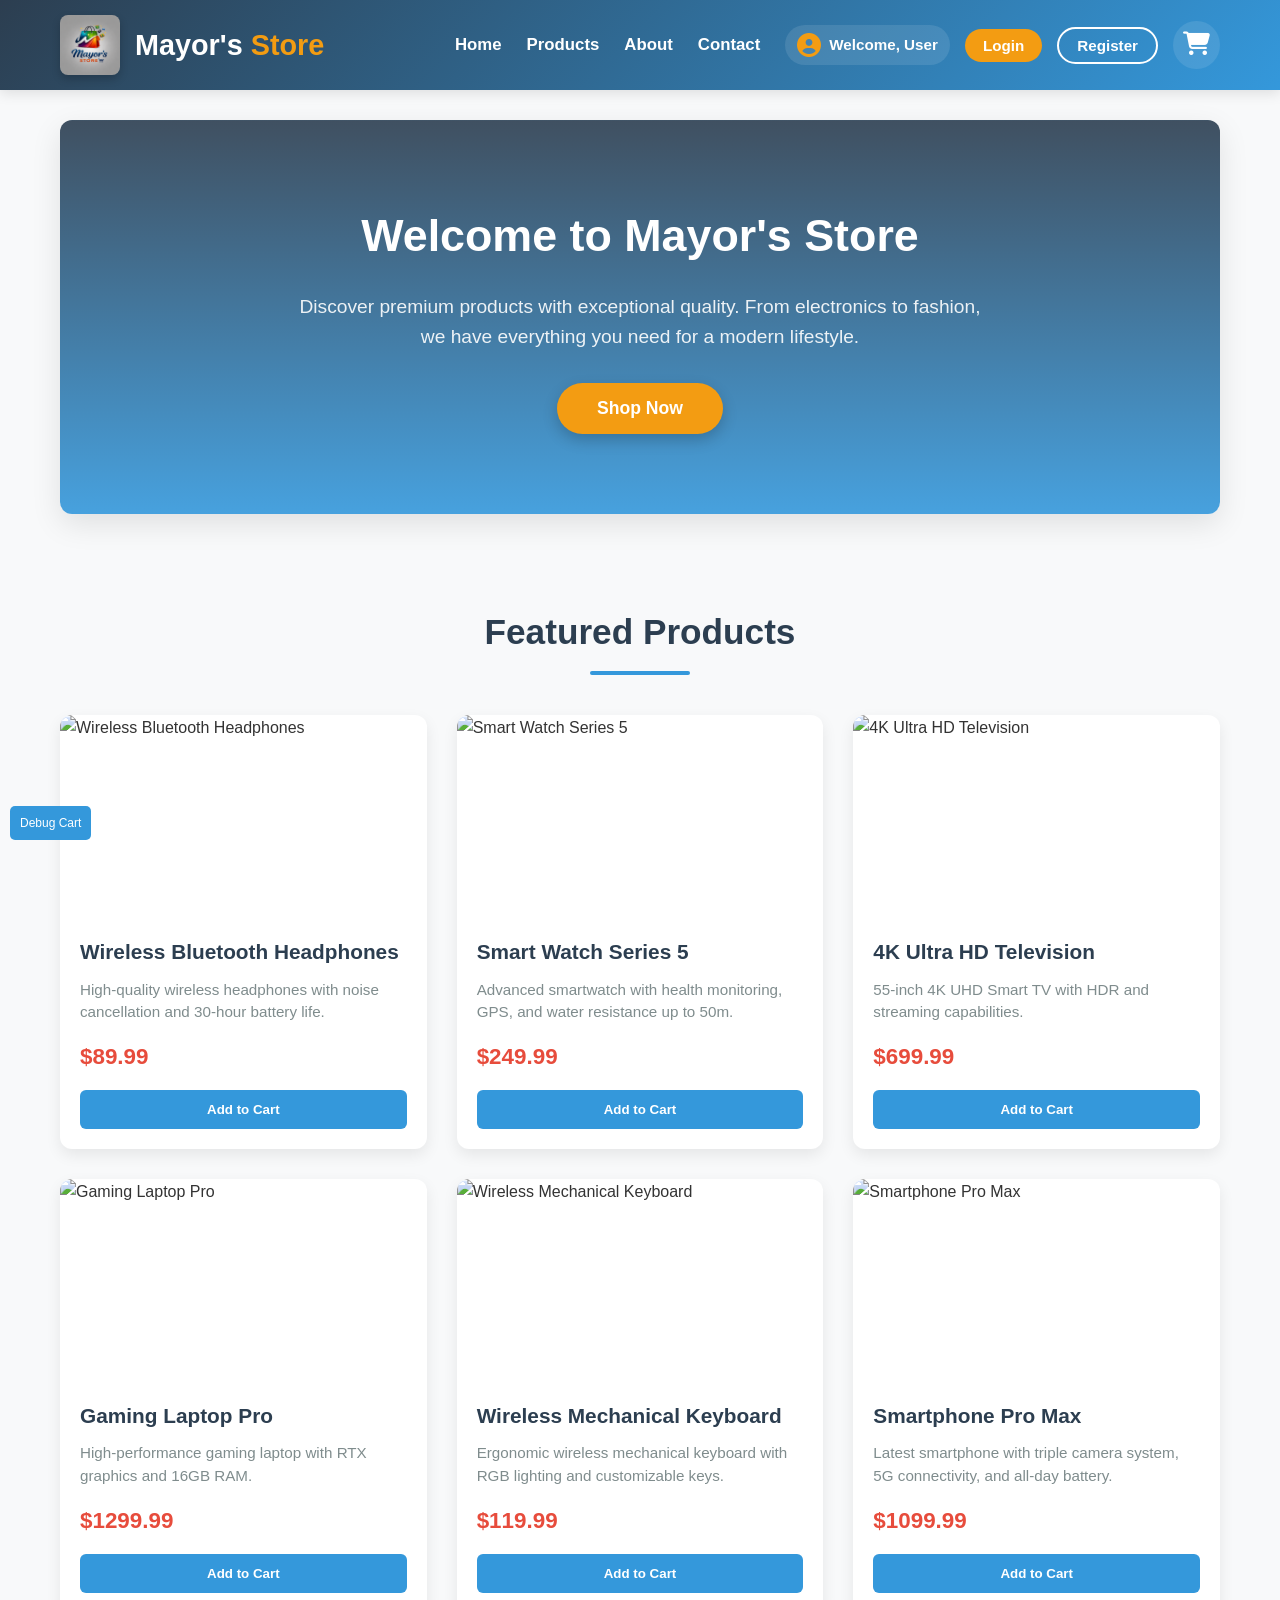
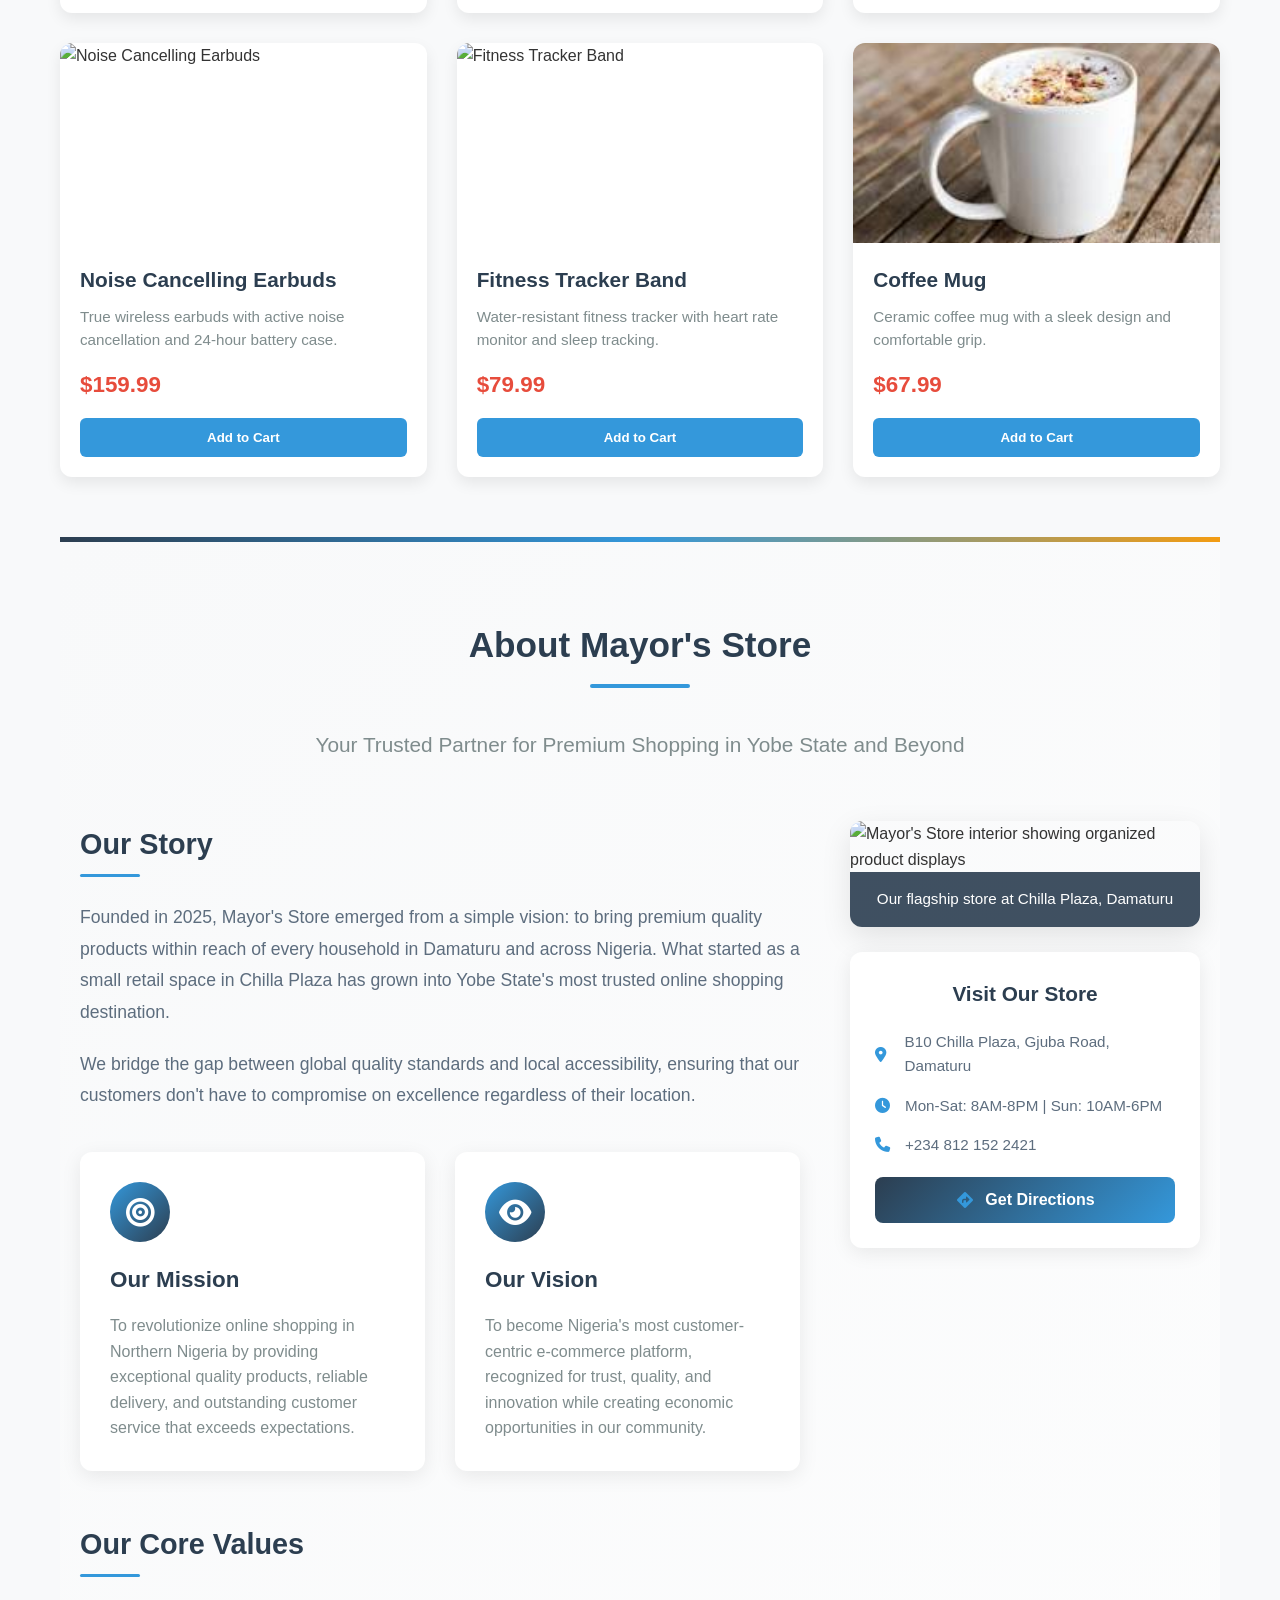
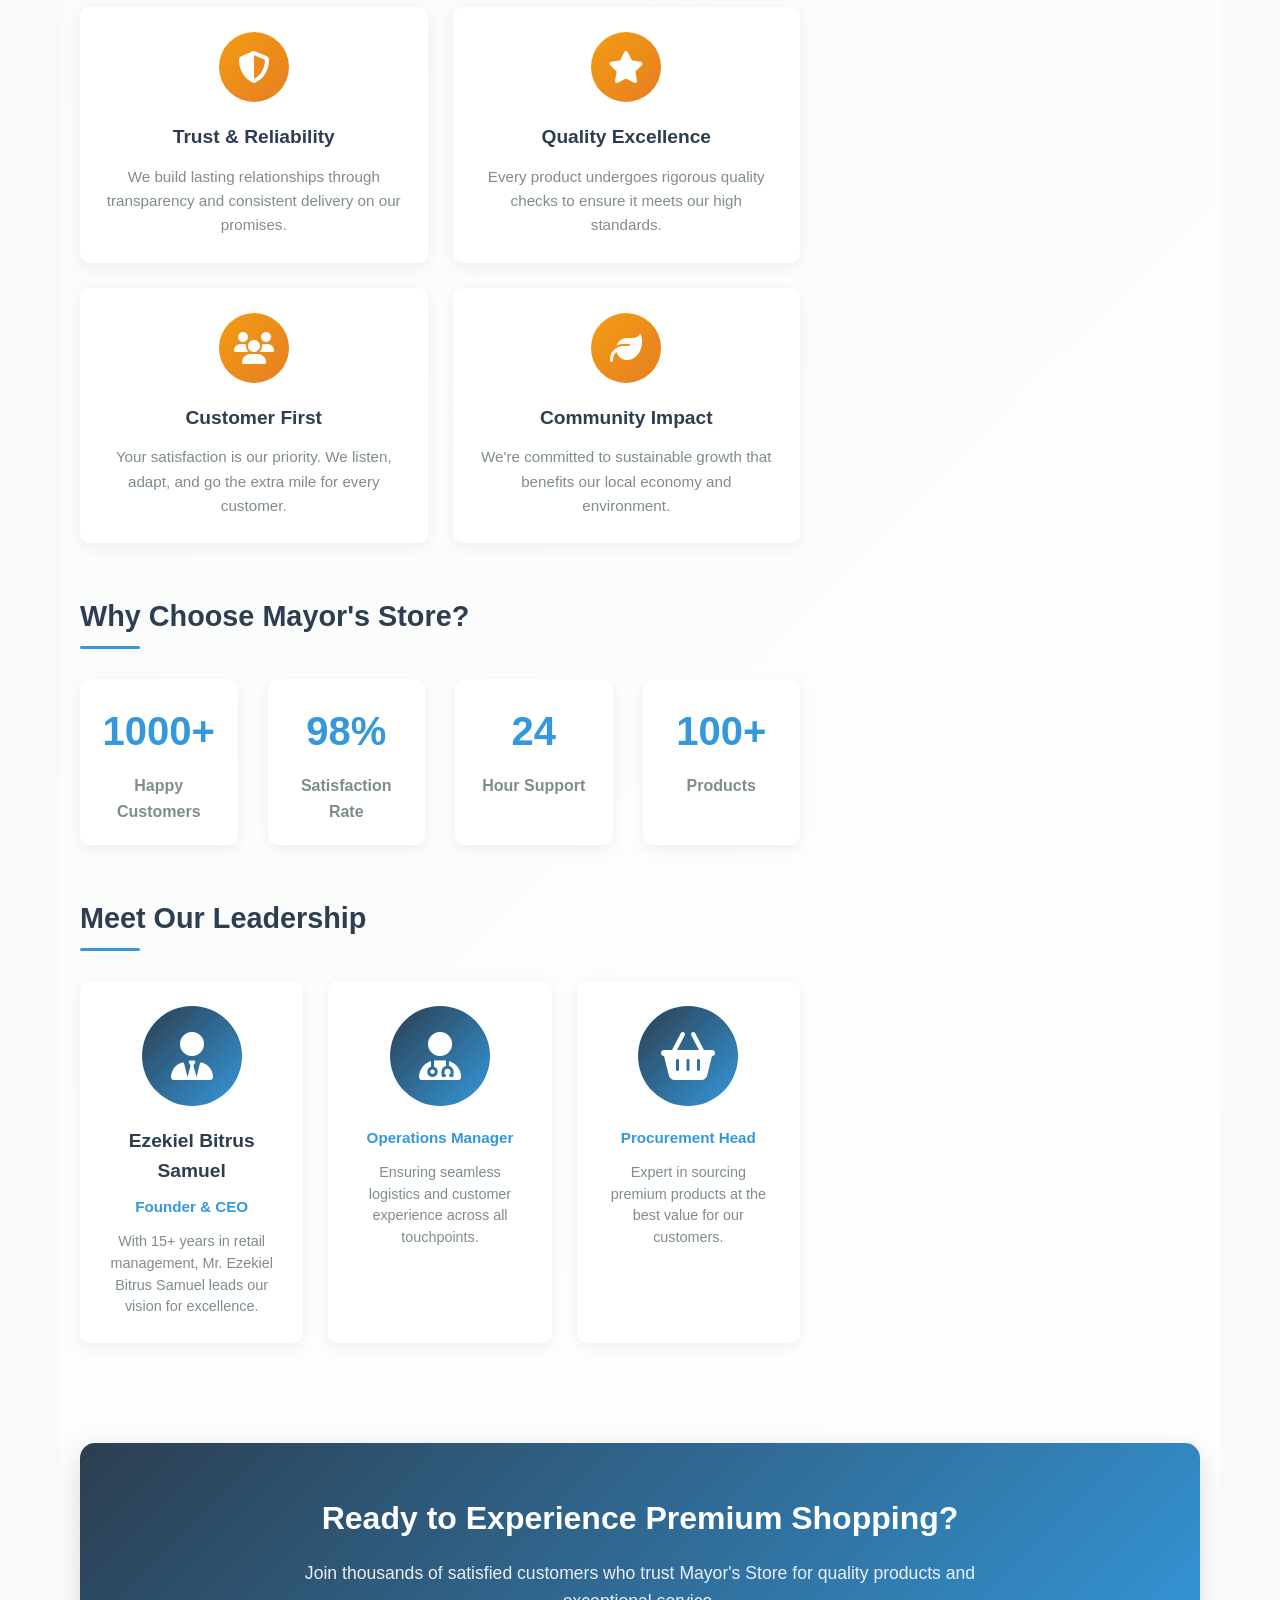
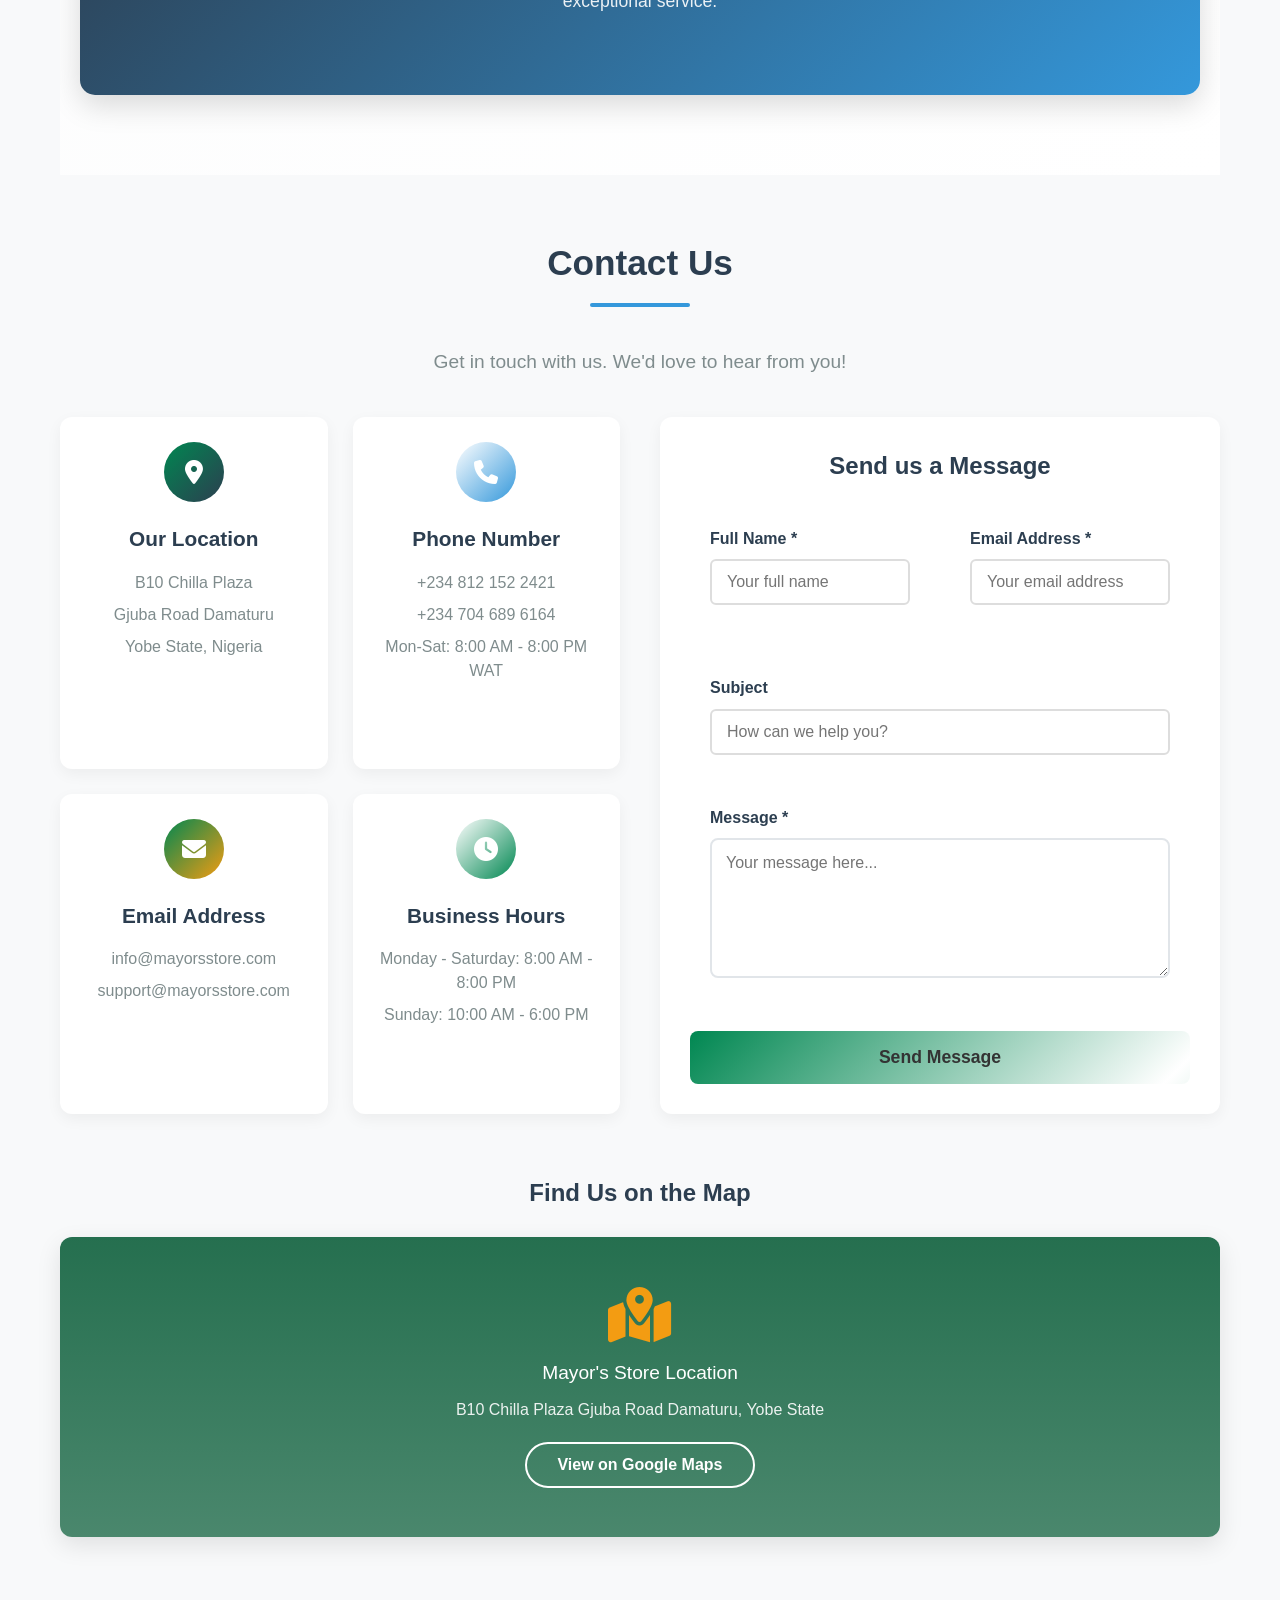
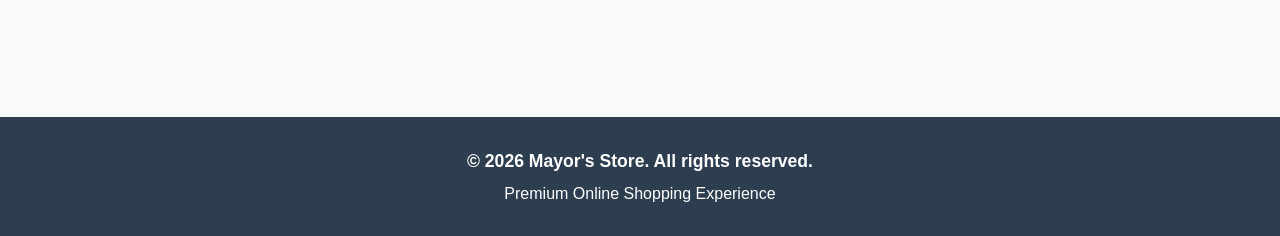
==== commit a2b240c3: "Delete FAQ section from index.html Removed the FAQ section from the index.html file." ====
--- a/index.html
+++ b/index.html
@@ -305,73 +305,7 @@
         </div>
     </div>
     
-    <!-- FAQ Section -->
-    <div class="faq-section">
-        <h3>Frequently Asked Questions</h3>
-        <div class="faq-container">
-            <div class="faq-item">
-                <div class="faq-question">
-                    <span>What are your shipping options and costs?</span>
-                    <i class="fas fa-chevron-down"></i>
-                </div>
-                <div class="faq-answer">
-                    <p>We offer standard delivery (3-5 business days) within Yobe State for ₦500, express delivery (1-2 business days) for ₦1,000, and free delivery on orders over ₦10,000. We also ship to other Nigerian states with variable rates.</p>
-                </div>
-            </div>
-            
-            <div class="faq-item">
-                <div class="faq-question">
-                    <span>What is your return policy?</span>
-                    <i class="fas fa-chevron-down"></i>
-                </div>
-                <div class="faq-answer">
-                    <p>You can return items within 7 days of delivery for a full refund. Items must be in original condition with all packaging and tags intact. We provide pickup service for returns within Damaturu.</p>
-                </div>
-            </div>
-            
-            <div class="faq-item">
-                <div class="faq-question">
-                    <span>How can I track my order?</span>
-                    <i class="fas fa-chevron-down"></i>
-                </div>
-                <div class="faq-answer">
-                    <p>Once your order is dispatched, you'll receive an SMS with a tracking number. You can also track your order by logging into your account on our website or by contacting our customer support.</p>
-                </div>
-            </div>
-            
-            <div class="faq-item">
-                <div class="faq-question">
-                    <span>Do you offer delivery outside Damaturu?</span>
-                    <i class="fas fa-chevron-down"></i>
-                </div>
-                <div class="faq-answer">
-                    <p>Yes, we deliver to all states in Nigeria through our logistics partners. Delivery costs and times vary by location. You can view shipping options at checkout for your specific location.</p>
-                </div>
-            </div>
-            
-            <div class="faq-item">
-                <div class="faq-question">
-                    <span>What payment methods do you accept?</span>
-                    <i class="fas fa-chevron-down"></i>
-                </div>
-                <div class="faq-answer">
-                    <p>We accept bank transfers, cash on delivery (within Damaturu), and online payments through Flutterwave and Paystack. All online payments are secured with SSL encryption.</p>
-                </div>
-            </div>
-            
-            <div class="faq-item">
-                <div class="faq-question">
-                    <span>Do you have a physical store I can visit?</span>
-                    <i class="fas fa-chevron-down"></i>
-                </div>
-                <div class="faq-answer">
-                    <p>Yes! Visit us at our physical store at B10 Chilla Plaza, Gjuba Road, Damaturu, Yobe State. Our store hours are Monday-Saturday 8AM-8PM and Sunday 10AM-6PM.</p>
-                </div>
-            </div>
-        </div>
-    </div>
-</section>
-        <!-- =========================================== -->
+         <!-- =========================================== -->
         <!-- END OF CONTACT SECTION                      -->
         <!-- =========================================== -->
     </main>
@@ -466,4 +400,4 @@
     <script src="app.js"></script>
     <script src="contact.js"></script>
 </body>
-</html>+</html>
